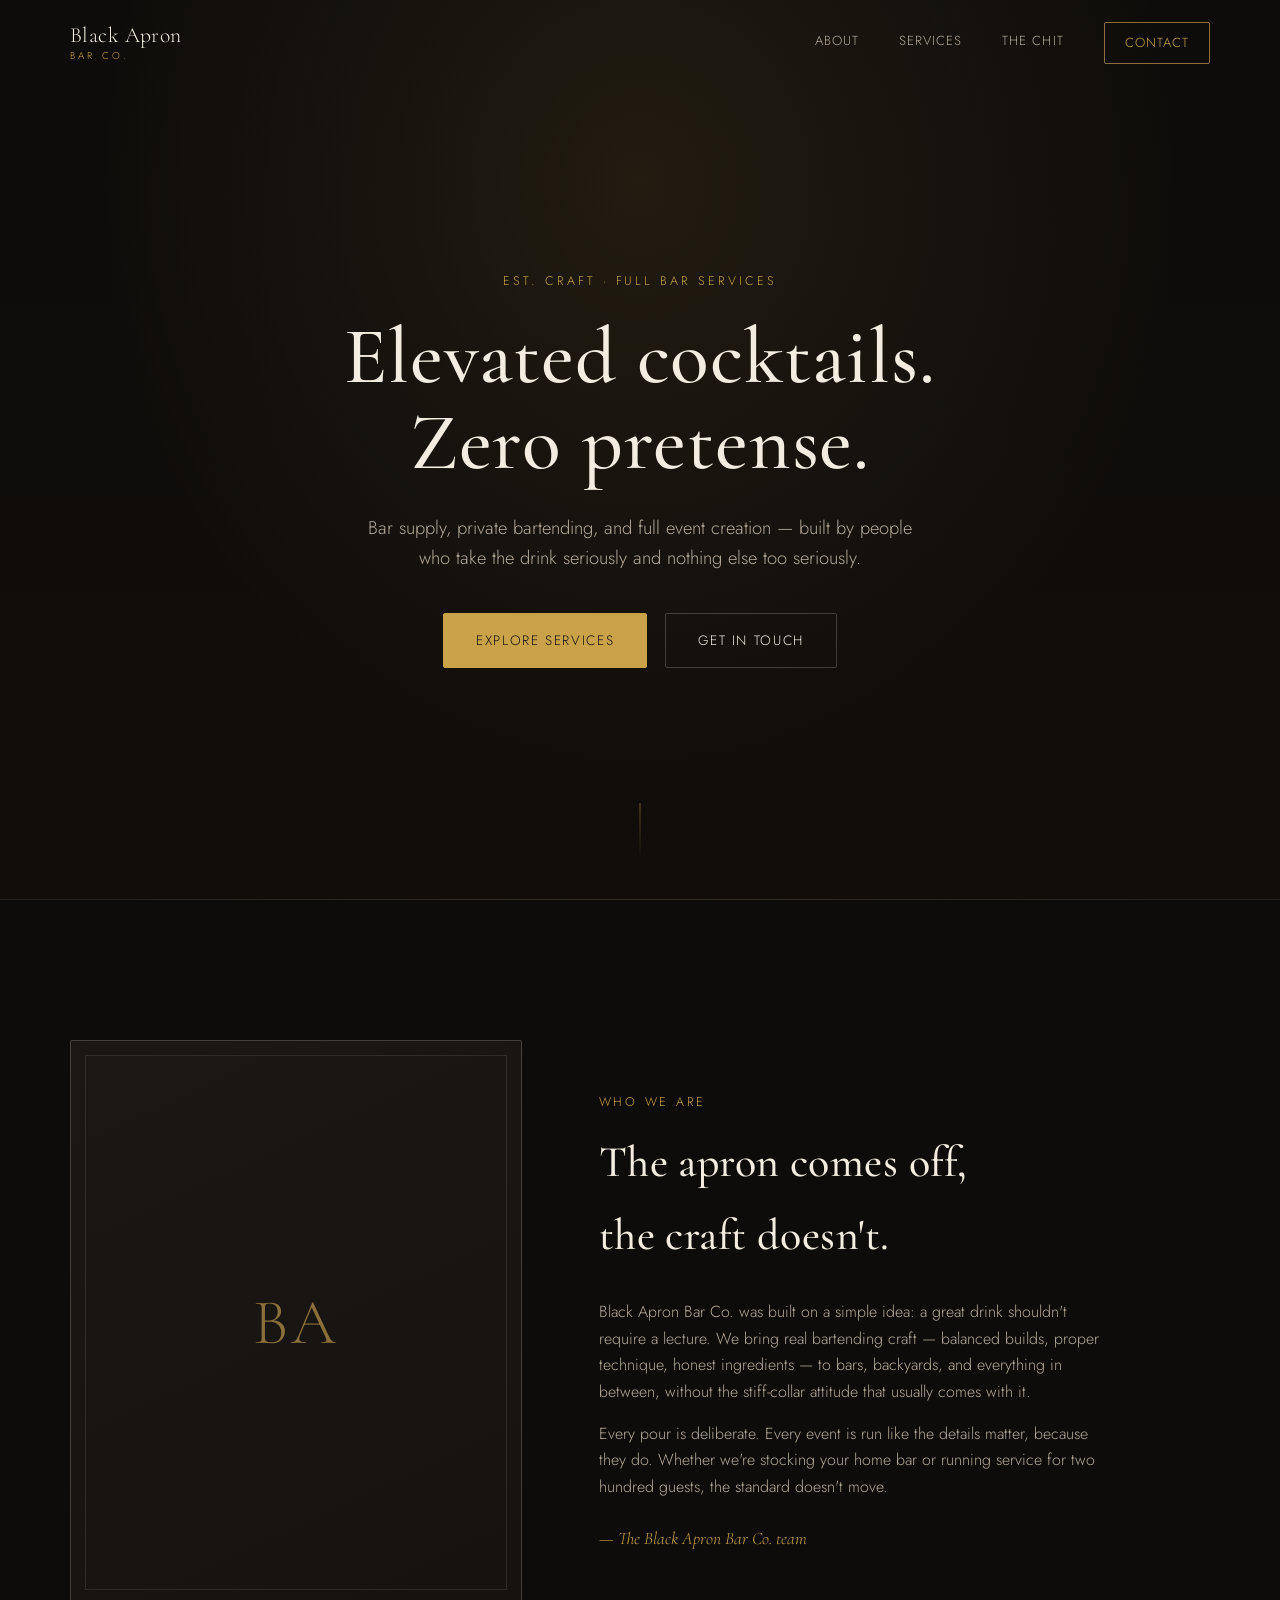
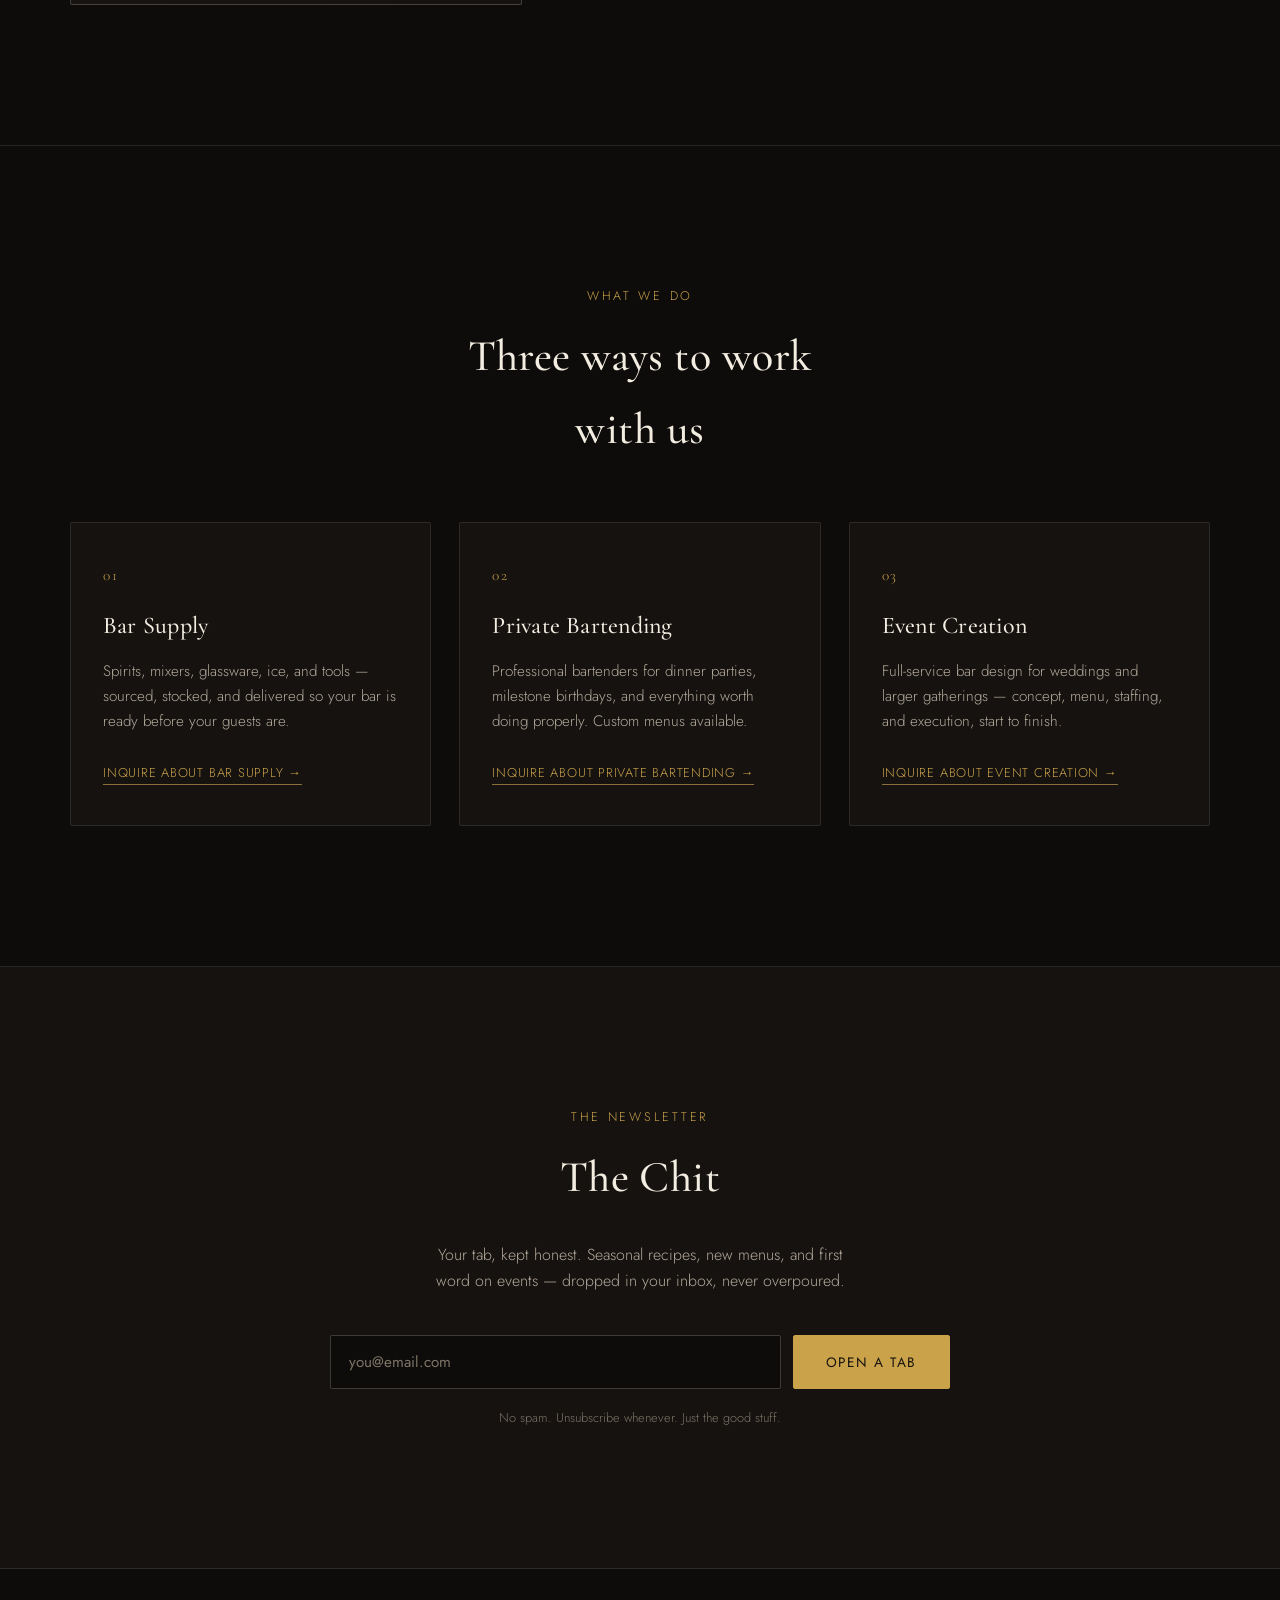
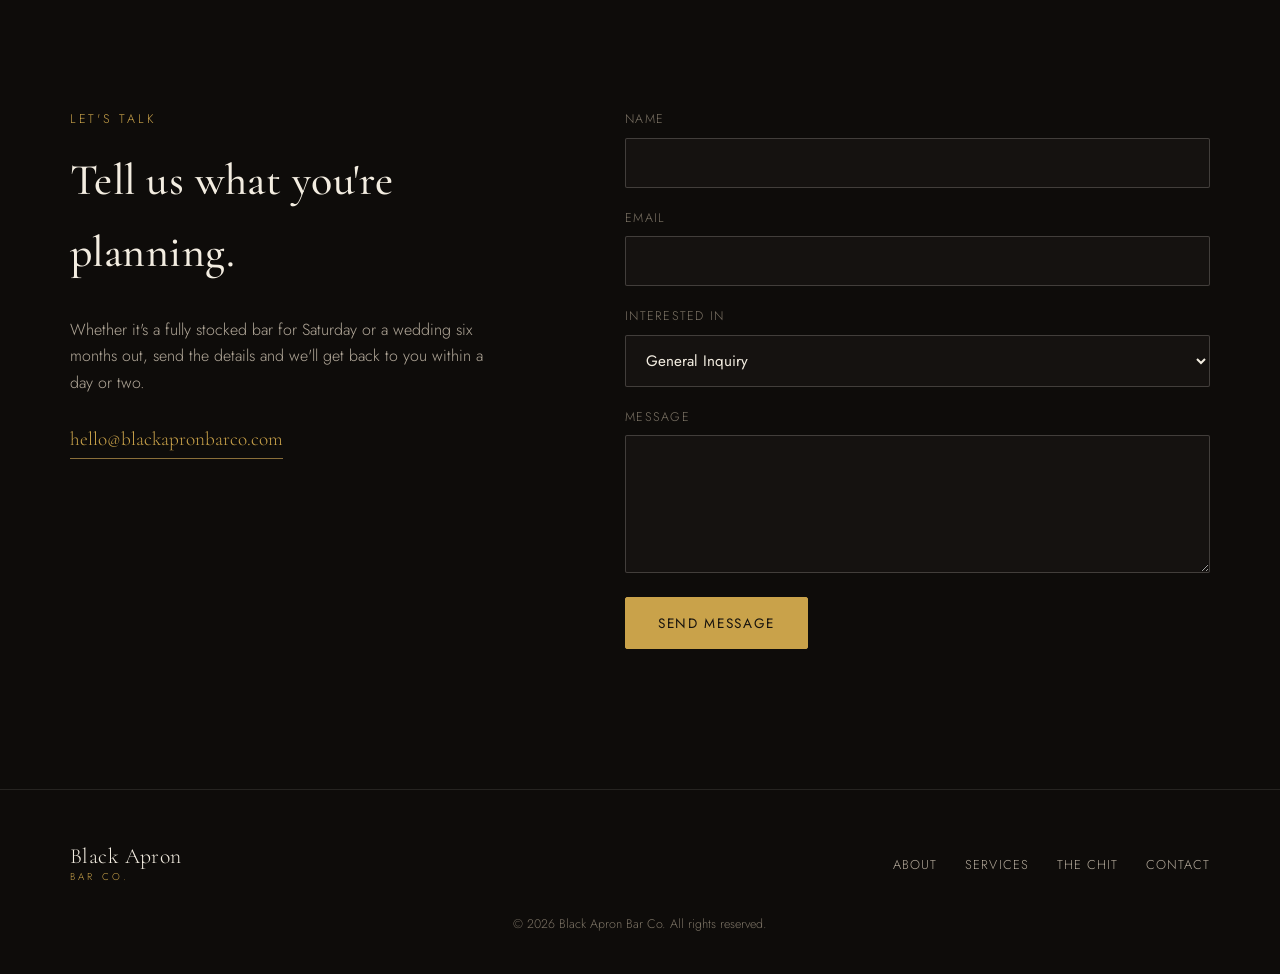
==== index.html @ 0ec7ca90 "Build Black Apron Bar Co. marketing site Static single-page site with About, Services (Bar Supply, P" ====
<!DOCTYPE html>
<html lang="en">
<head>
  <meta charset="UTF-8" />
  <meta name="viewport" content="width=device-width, initial-scale=1.0" />
  <title>Black Apron Bar Co. — Craft Cocktail Bar Services</title>
  <meta name="description" content="Black Apron Bar Co. crafts elevated cocktail experiences — bar supply, private bartending, and full event creation." />

  <link rel="preconnect" href="https://fonts.googleapis.com">
  <link rel="preconnect" href="https://fonts.gstatic.com" crossorigin>
  <link href="https://fonts.googleapis.com/css2?family=Cormorant+Garamond:ital,wght@0,400;0,500;0,600;1,400&family=Jost:wght@300;400;500;600&display=swap" rel="stylesheet">

  <link rel="stylesheet" href="css/style.css" />
  <link rel="icon" href="data:,">
</head>
<body>

  <!-- ===== Nav ===== -->
  <header class="site-header" id="siteHeader">
    <div class="header-inner">
      <a href="#top" class="wordmark">
        <span class="wordmark-main">Black Apron</span>
        <span class="wordmark-sub">Bar Co.</span>
      </a>

      <nav class="site-nav" id="siteNav">
        <a href="#about" class="nav-link">About</a>
        <a href="#services" class="nav-link">Services</a>
        <a href="#chit" class="nav-link">The Chit</a>
        <a href="#contact" class="nav-link nav-link--cta">Contact</a>
      </nav>

      <button class="nav-toggle" id="navToggle" aria-label="Toggle menu" aria-expanded="false">
        <span></span><span></span><span></span>
      </button>
    </div>
  </header>

  <!-- ===== Hero ===== -->
  <section class="hero" id="top">
    <div class="hero-inner">
      <p class="eyebrow">Est. Craft &middot; Full Bar Services</p>
      <h1 class="hero-title">Elevated cocktails.<br>Zero pretense.</h1>
      <p class="hero-sub">Bar supply, private bartending, and full event creation — built by people who take the drink seriously and nothing else too seriously.</p>
      <div class="hero-actions">
        <a href="#services" class="btn btn-primary">Explore Services</a>
        <a href="#contact" class="btn btn-ghost">Get in Touch</a>
      </div>
    </div>
    <a href="#about" class="scroll-cue" aria-label="Scroll to About">
      <span class="scroll-cue-line"></span>
    </a>
  </section>

  <!-- ===== About ===== -->
  <section class="section about" id="about">
    <div class="section-inner about-grid">
      <div class="about-media" aria-hidden="true">
        <div class="about-media-frame">
          <span class="about-media-mark">BA</span>
        </div>
      </div>

      <div class="about-copy fade-up">
        <p class="section-eyebrow">Who We Are</p>
        <h2 class="section-title">The apron comes off, the craft doesn't.</h2>
        <p>
          Black Apron Bar Co. was built on a simple idea: a great drink shouldn't
          require a lecture. We bring real bartending craft — balanced builds,
          proper technique, honest ingredients — to bars, backyards, and everything
          in between, without the stiff-collar attitude that usually comes with it.
        </p>
        <p>
          Every pour is deliberate. Every event is run like the details matter,
          because they do. Whether we're stocking your home bar or running service
          for two hundred guests, the standard doesn't move.
        </p>
        <p class="about-signoff">— The Black Apron Bar Co. team</p>
      </div>
    </div>
  </section>

  <!-- ===== Services ===== -->
  <section class="section services" id="services">
    <div class="section-inner">
      <p class="section-eyebrow center">What We Do</p>
      <h2 class="section-title center">Three ways to work with us</h2>

      <div class="services-grid">
        <article class="service-card fade-up">
          <span class="service-index">01</span>
          <h3 class="service-title">Bar Supply</h3>
          <p class="service-desc">
            Spirits, mixers, glassware, ice, and tools — sourced, stocked, and
            delivered so your bar is ready before your guests are.
          </p>
          <a href="#contact" class="service-link" data-subject="Bar Supply">Inquire about Bar Supply &rarr;</a>
        </article>

        <article class="service-card fade-up">
          <span class="service-index">02</span>
          <h3 class="service-title">Private Bartending</h3>
          <p class="service-desc">
            Professional bartenders for dinner parties, milestone birthdays, and
            everything worth doing properly. Custom menus available.
          </p>
          <a href="#contact" class="service-link" data-subject="Private Bartending">Inquire about Private Bartending &rarr;</a>
        </article>

        <article class="service-card fade-up">
          <span class="service-index">03</span>
          <h3 class="service-title">Event Creation</h3>
          <p class="service-desc">
            Full-service bar design for weddings and larger gatherings — concept,
            menu, staffing, and execution, start to finish.
          </p>
          <a href="#contact" class="service-link" data-subject="Event Creation">Inquire about Event Creation &rarr;</a>
        </article>
      </div>
    </div>
  </section>

  <!-- ===== The Chit ===== -->
  <section class="section chit" id="chit">
    <div class="section-inner chit-inner fade-up">
      <p class="section-eyebrow center">The Newsletter</p>
      <h2 class="section-title center">The Chit</h2>
      <p class="chit-sub">
        Your tab, kept honest. Seasonal recipes, new menus, and first word on
        events — dropped in your inbox, never overpoured.
      </p>

      <form class="chit-form" name="the-chit" method="POST" data-netlify="true" netlify-honeypot="chit-hp">
        <input type="hidden" name="form-name" value="the-chit" />
        <div class="hp-field">
          <label for="chit-hp">Leave this field empty</label>
          <input type="text" id="chit-hp" name="chit-hp" tabindex="-1" autocomplete="off" />
        </div>

        <label for="chit-email" class="sr-only">Email address</label>
        <input
          type="email"
          id="chit-email"
          name="email"
          class="chit-input"
          placeholder="you@email.com"
          required
        />
        <button type="submit" class="btn btn-primary chit-submit">Open a Tab</button>
      </form>
      <p class="chit-fine">No spam. Unsubscribe whenever. Just the good stuff.</p>
    </div>
  </section>

  <!-- ===== Contact ===== -->
  <section class="section contact" id="contact">
    <div class="section-inner contact-grid">
      <div class="contact-copy fade-up">
        <p class="section-eyebrow">Let's Talk</p>
        <h2 class="section-title">Tell us what you're planning.</h2>
        <p>
          Whether it's a fully stocked bar for Saturday or a wedding six months
          out, send the details and we'll get back to you within a day or two.
        </p>
        <div class="contact-details">
          <a href="mailto:hello@blackapronbarco.com" class="contact-detail">hello@blackapronbarco.com</a>
        </div>
      </div>

      <form class="contact-form fade-up" name="contact" method="POST" data-netlify="true" netlify-honeypot="contact-hp">
        <input type="hidden" name="form-name" value="contact" />
        <div class="hp-field">
          <label for="contact-hp">Leave this field empty</label>
          <input type="text" id="contact-hp" name="contact-hp" tabindex="-1" autocomplete="off" />
        </div>

        <div class="form-row">
          <label for="name">Name</label>
          <input type="text" id="name" name="name" required />
        </div>

        <div class="form-row">
          <label for="email">Email</label>
          <input type="email" id="email" name="email" required />
        </div>

        <div class="form-row">
          <label for="subject">Interested In</label>
          <select id="subject" name="subject">
            <option value="General Inquiry">General Inquiry</option>
            <option value="Bar Supply">Bar Supply</option>
            <option value="Private Bartending">Private Bartending</option>
            <option value="Event Creation">Event Creation</option>
          </select>
        </div>

        <div class="form-row">
          <label for="message">Message</label>
          <textarea id="message" name="message" rows="5" required></textarea>
        </div>

        <button type="submit" class="btn btn-primary">Send Message</button>
      </form>
    </div>
  </section>

  <!-- ===== Footer ===== -->
  <footer class="site-footer">
    <div class="footer-inner">
      <div class="wordmark footer-wordmark">
        <span class="wordmark-main">Black Apron</span>
        <span class="wordmark-sub">Bar Co.</span>
      </div>
      <nav class="footer-nav">
        <a href="#about">About</a>
        <a href="#services">Services</a>
        <a href="#chit">The Chit</a>
        <a href="#contact">Contact</a>
      </nav>
      <p class="footer-copy">&copy; <span id="year"></span> Black Apron Bar Co. All rights reserved.</p>
    </div>
  </footer>

  <script src="js/main.js"></script>
</body>
</html>
---- css/style.css ----
/* ===================================================
   Black Apron Bar Co. — Base
=================================================== */

:root {
  --bg: #0e0c0a;
  --bg-alt: #151210;
  --bg-raised: #1b1714;
  --line: rgba(244, 239, 230, 0.10);
  --line-strong: rgba(244, 239, 230, 0.20);

  --text: #f3ede1;
  --text-dim: #b3a99a;
  --text-faint: #7d7466;

  --brass: #c9a24a;
  --brass-bright: #e0bd6a;
  --brass-dim: #8a6f3a;

  --serif: "Cormorant Garamond", Georgia, serif;
  --sans: "Jost", "Helvetica Neue", Arial, sans-serif;

  --max: 1140px;
  --pad: clamp(20px, 5vw, 64px);
}

* { box-sizing: border-box; }

html {
  scroll-behavior: smooth;
}

body {
  margin: 0;
  background: var(--bg);
  color: var(--text);
  font-family: var(--sans);
  font-weight: 300;
  line-height: 1.65;
  -webkit-font-smoothing: antialiased;
}

h1, h2, h3 {
  font-family: var(--serif);
  font-weight: 500;
  color: var(--text);
  margin: 0;
  letter-spacing: 0.01em;
}

p { margin: 0 0 1em; color: var(--text-dim); }
p:last-child { margin-bottom: 0; }

a { color: inherit; text-decoration: none; }

img { max-width: 100%; display: block; }

.sr-only {
  position: absolute;
  width: 1px; height: 1px;
  padding: 0; margin: -1px;
  overflow: hidden;
  clip: rect(0,0,0,0);
  white-space: nowrap; border: 0;
}

/* ===================================================
   Layout helpers
=================================================== */

.section {
  padding: clamp(72px, 12vw, 140px) var(--pad);
  border-bottom: 1px solid var(--line);
}

.section-inner {
  max-width: var(--max);
  margin: 0 auto;
}

.section-eyebrow {
  font-family: var(--sans);
  font-size: 0.78rem;
  letter-spacing: 0.22em;
  text-transform: uppercase;
  color: var(--brass);
  margin: 0 0 14px;
}
.section-eyebrow.center { text-align: center; }

.section-title {
  font-size: clamp(1.9rem, 4vw, 2.75rem);
  margin-bottom: 28px;
  max-width: 20ch;
}
.section-title.center { text-align: center; margin-left: auto; margin-right: auto; }

/* fade-up reveal */
.fade-up {
  opacity: 0;
  transform: translateY(18px);
  transition: opacity 0.8s ease, transform 0.8s ease;
}
.fade-up.is-visible {
  opacity: 1;
  transform: translateY(0);
}

/* ===================================================
   Buttons
=================================================== */

.btn {
  display: inline-block;
  padding: 15px 32px;
  font-family: var(--sans);
  font-size: 0.85rem;
  letter-spacing: 0.12em;
  text-transform: uppercase;
  border: 1px solid transparent;
  border-radius: 2px;
  cursor: pointer;
  transition: all 0.25s ease;
}

.btn-primary {
  background: var(--brass);
  color: #17130d;
  border-color: var(--brass);
}
.btn-primary:hover {
  background: var(--brass-bright);
  border-color: var(--brass-bright);
}

.btn-ghost {
  background: transparent;
  color: var(--text);
  border-color: var(--line-strong);
}
.btn-ghost:hover {
  border-color: var(--brass);
  color: var(--brass-bright);
}

/* ===================================================
   Header / Nav
=================================================== */

.site-header {
  position: fixed;
  top: 0; left: 0; right: 0;
  z-index: 100;
  padding: 22px var(--pad);
  display: flex;
  background: transparent;
  border-bottom: 1px solid transparent;
  transition: background 0.35s ease, border-color 0.35s ease, padding 0.35s ease;
}

.site-header.scrolled {
  background: rgba(14, 12, 10, 0.92);
  backdrop-filter: blur(8px);
  border-bottom-color: var(--line);
  padding-top: 14px;
  padding-bottom: 14px;
}

.header-inner {
  width: 100%;
  max-width: var(--max);
  margin: 0 auto;
  display: flex;
  align-items: center;
  justify-content: space-between;
}

.wordmark {
  display: flex;
  flex-direction: column;
  line-height: 1;
}
.wordmark-main {
  font-family: var(--serif);
  font-size: 1.35rem;
  letter-spacing: 0.02em;
  color: var(--text);
}
.wordmark-sub {
  font-family: var(--sans);
  font-size: 0.62rem;
  letter-spacing: 0.32em;
  text-transform: uppercase;
  color: var(--brass);
  margin-top: 4px;
}

.site-nav {
  display: flex;
  align-items: center;
  gap: 40px;
}

.nav-link {
  font-size: 0.82rem;
  letter-spacing: 0.08em;
  text-transform: uppercase;
  color: var(--text-dim);
  position: relative;
  padding-bottom: 4px;
  transition: color 0.25s ease;
}
.nav-link::after {
  content: "";
  position: absolute;
  left: 0; bottom: 0;
  width: 0;
  height: 1px;
  background: var(--brass);
  transition: width 0.25s ease;
}
.nav-link:hover { color: var(--text); }
.nav-link:hover::after { width: 100%; }

.nav-link--cta {
  color: var(--brass);
  border: 1px solid var(--brass-dim);
  padding: 9px 20px;
  border-radius: 2px;
}
.nav-link--cta::after { display: none; }
.nav-link--cta:hover {
  background: var(--brass);
  color: #17130d;
}

.nav-toggle {
  display: none;
  flex-direction: column;
  justify-content: center;
  gap: 5px;
  width: 32px; height: 32px;
  background: none;
  border: none;
  cursor: pointer;
  padding: 0;
}
.nav-toggle span {
  display: block;
  width: 100%;
  height: 1px;
  background: var(--text);
  transition: transform 0.25s ease, opacity 0.25s ease;
}
.nav-toggle[aria-expanded="true"] span:nth-child(1) { transform: translateY(6px) rotate(45deg); }
.nav-toggle[aria-expanded="true"] span:nth-child(2) { opacity: 0; }
.nav-toggle[aria-expanded="true"] span:nth-child(3) { transform: translateY(-6px) rotate(-45deg); }

/* ===================================================
   Hero
=================================================== */

.hero {
  min-height: 100vh;
  display: flex;
  align-items: center;
  justify-content: center;
  position: relative;
  padding: 120px var(--pad) 80px;
  background:
    radial-gradient(ellipse at 50% 20%, rgba(201, 162, 74, 0.10), transparent 60%),
    linear-gradient(180deg, #0e0c0a 0%, #100d0b 100%);
  border-bottom: 1px solid var(--line);
  text-align: center;
}

.hero-inner {
  max-width: 780px;
}

.eyebrow {
  font-size: 0.78rem;
  letter-spacing: 0.24em;
  text-transform: uppercase;
  color: var(--brass);
  margin: 0 0 22px;
}

.hero-title {
  font-size: clamp(2.6rem, 7vw, 5rem);
  line-height: 1.08;
  margin-bottom: 26px;
}

.hero-sub {
  font-size: clamp(1rem, 1.6vw, 1.15rem);
  color: var(--text-dim);
  max-width: 52ch;
  margin: 0 auto 40px;
}

.hero-actions {
  display: flex;
  gap: 18px;
  justify-content: center;
  flex-wrap: wrap;
}

.scroll-cue {
  position: absolute;
  bottom: 40px;
  left: 50%;
  transform: translateX(-50%);
  width: 1px;
  height: 56px;
  overflow: hidden;
}
.scroll-cue-line {
  display: block;
  width: 1px;
  height: 100%;
  background: linear-gradient(180deg, var(--brass), transparent);
  animation: scrollCue 2.2s ease-in-out infinite;
  transform-origin: top;
}
@keyframes scrollCue {
  0% { transform: scaleY(0); opacity: 0; }
  40% { transform: scaleY(1); opacity: 1; }
  100% { transform: scaleY(1); opacity: 0; }
}

/* ===================================================
   About
=================================================== */

.about-grid {
  display: grid;
  grid-template-columns: 0.85fr 1.15fr;
  gap: clamp(40px, 6vw, 90px);
  align-items: center;
}

.about-media-frame {
  aspect-ratio: 4 / 5;
  border: 1px solid var(--line-strong);
  border-radius: 2px;
  background: linear-gradient(155deg, var(--bg-raised), var(--bg-alt));
  display: flex;
  align-items: center;
  justify-content: center;
  position: relative;
}
.about-media-frame::before {
  content: "";
  position: absolute;
  inset: 14px;
  border: 1px solid var(--line);
}
.about-media-mark {
  font-family: var(--serif);
  font-size: 4rem;
  color: var(--brass-dim);
  letter-spacing: 0.05em;
}

.about-copy p { max-width: 56ch; }
.about-signoff {
  color: var(--brass);
  font-family: var(--serif);
  font-style: italic;
  font-size: 1.1rem;
  margin-top: 24px !important;
}

/* ===================================================
   Services
=================================================== */

.services-grid {
  display: grid;
  grid-template-columns: repeat(3, 1fr);
  gap: 28px;
  margin-top: 56px;
}

.service-card {
  background: var(--bg-alt);
  border: 1px solid var(--line);
  border-radius: 2px;
  padding: 40px 32px;
  transition: border-color 0.3s ease, transform 0.3s ease;
}
.service-card:hover {
  border-color: var(--brass-dim);
  transform: translateY(-4px);
}

.service-index {
  display: block;
  font-family: var(--serif);
  font-size: 0.95rem;
  color: var(--brass);
  margin-bottom: 18px;
  letter-spacing: 0.1em;
}

.service-title {
  font-size: 1.5rem;
  margin-bottom: 14px;
}

.service-desc {
  font-size: 0.95rem;
  margin-bottom: 24px;
}

.service-link {
  font-size: 0.8rem;
  letter-spacing: 0.06em;
  text-transform: uppercase;
  color: var(--brass);
  border-bottom: 1px solid var(--brass-dim);
  padding-bottom: 2px;
  transition: color 0.25s ease, border-color 0.25s ease;
}
.service-link:hover {
  color: var(--brass-bright);
  border-color: var(--brass-bright);
}

/* ===================================================
   The Chit
=================================================== */

.chit {
  background: var(--bg-alt);
  text-align: center;
}

.chit-inner { max-width: 620px; margin: 0 auto; }

.chit-sub {
  max-width: 48ch;
  margin: 0 auto 40px;
}

.chit-form {
  display: flex;
  gap: 12px;
  flex-wrap: wrap;
  justify-content: center;
}

.chit-input {
  flex: 1 1 280px;
  min-width: 0;
  padding: 15px 18px;
  background: var(--bg);
  border: 1px solid var(--line-strong);
  border-radius: 2px;
  color: var(--text);
  font-family: var(--sans);
  font-size: 0.95rem;
}
.chit-input:focus {
  outline: none;
  border-color: var(--brass);
}
.chit-input::placeholder { color: var(--text-faint); }

.chit-submit { flex: 0 0 auto; }

.chit-fine {
  margin-top: 18px;
  font-size: 0.8rem;
  color: var(--text-faint);
}

.hp-field {
  position: absolute;
  left: -9999px;
  width: 1px; height: 1px;
  overflow: hidden;
}

/* ===================================================
   Contact
=================================================== */

.contact-grid {
  display: grid;
  grid-template-columns: 0.9fr 1.1fr;
  gap: clamp(40px, 6vw, 90px);
}

.contact-copy p { max-width: 46ch; }

.contact-details { margin-top: 28px; }
.contact-detail {
  display: inline-block;
  font-family: var(--serif);
  font-size: 1.2rem;
  color: var(--brass);
  border-bottom: 1px solid var(--brass-dim);
  padding-bottom: 2px;
}
.contact-detail:hover { color: var(--brass-bright); border-color: var(--brass-bright); }

.contact-form {
  display: flex;
  flex-direction: column;
  gap: 20px;
}

.form-row { display: flex; flex-direction: column; gap: 8px; }

.form-row label {
  font-size: 0.78rem;
  letter-spacing: 0.1em;
  text-transform: uppercase;
  color: var(--text-faint);
}

.form-row input,
.form-row select,
.form-row textarea {
  background: var(--bg-alt);
  border: 1px solid var(--line-strong);
  border-radius: 2px;
  padding: 13px 16px;
  color: var(--text);
  font-family: var(--sans);
  font-size: 0.95rem;
  resize: vertical;
}
.form-row input:focus,
.form-row select:focus,
.form-row textarea:focus {
  outline: none;
  border-color: var(--brass);
}

.contact-form .btn { align-self: flex-start; margin-top: 4px; }

/* ===================================================
   Footer
=================================================== */

.site-footer {
  padding: 56px var(--pad) 40px;
  background: var(--bg);
}

.footer-inner {
  max-width: var(--max);
  margin: 0 auto;
  display: flex;
  flex-wrap: wrap;
  align-items: center;
  justify-content: space-between;
  gap: 24px;
}

.footer-wordmark { line-height: 1; }

.footer-nav {
  display: flex;
  gap: 28px;
}
.footer-nav a {
  font-size: 0.8rem;
  letter-spacing: 0.08em;
  text-transform: uppercase;
  color: var(--text-dim);
}
.footer-nav a:hover { color: var(--brass); }

.footer-copy {
  width: 100%;
  text-align: center;
  font-size: 0.78rem;
  color: var(--text-faint);
  margin-top: 8px;
}

/* ===================================================
   Responsive
=================================================== */

@media (max-width: 860px) {
  .about-grid,
  .contact-grid {
    grid-template-columns: 1fr;
  }
  .about-media { order: -1; max-width: 260px; margin: 0 auto; }

  .services-grid {
    grid-template-columns: 1fr;
  }
}

@media (max-width: 720px) {
  .site-nav {
    position: fixed;
    top: 0; right: 0;
    height: 100vh;
    width: min(78vw, 320px);
    background: var(--bg-alt);
    border-left: 1px solid var(--line);
    flex-direction: column;
    align-items: flex-start;
    justify-content: center;
    gap: 30px;
    padding: 40px;
    transform: translateX(100%);
    transition: transform 0.35s ease;
  }
  .site-nav.open { transform: translateX(0); }
  .nav-toggle { display: flex; }

  .footer-inner { justify-content: center; text-align: center; }
  .footer-nav { justify-content: center; flex-wrap: wrap; }
}
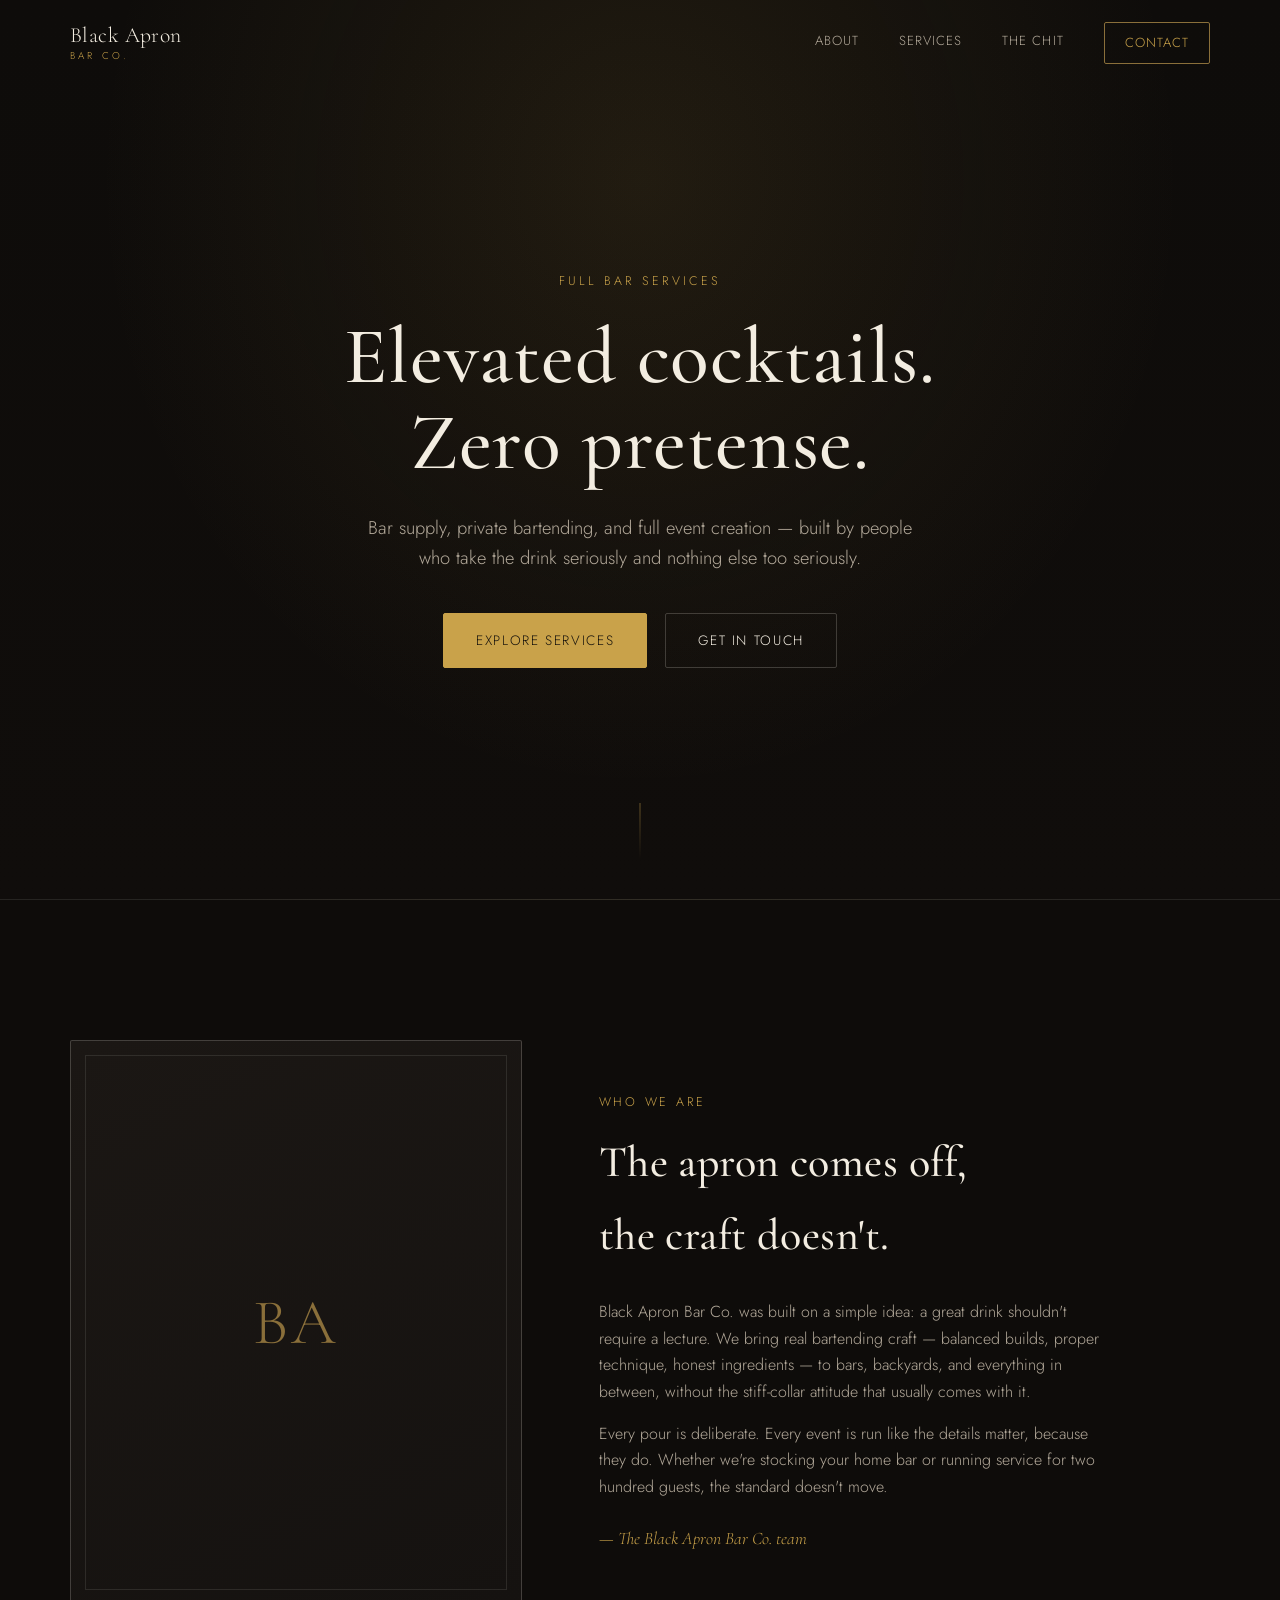
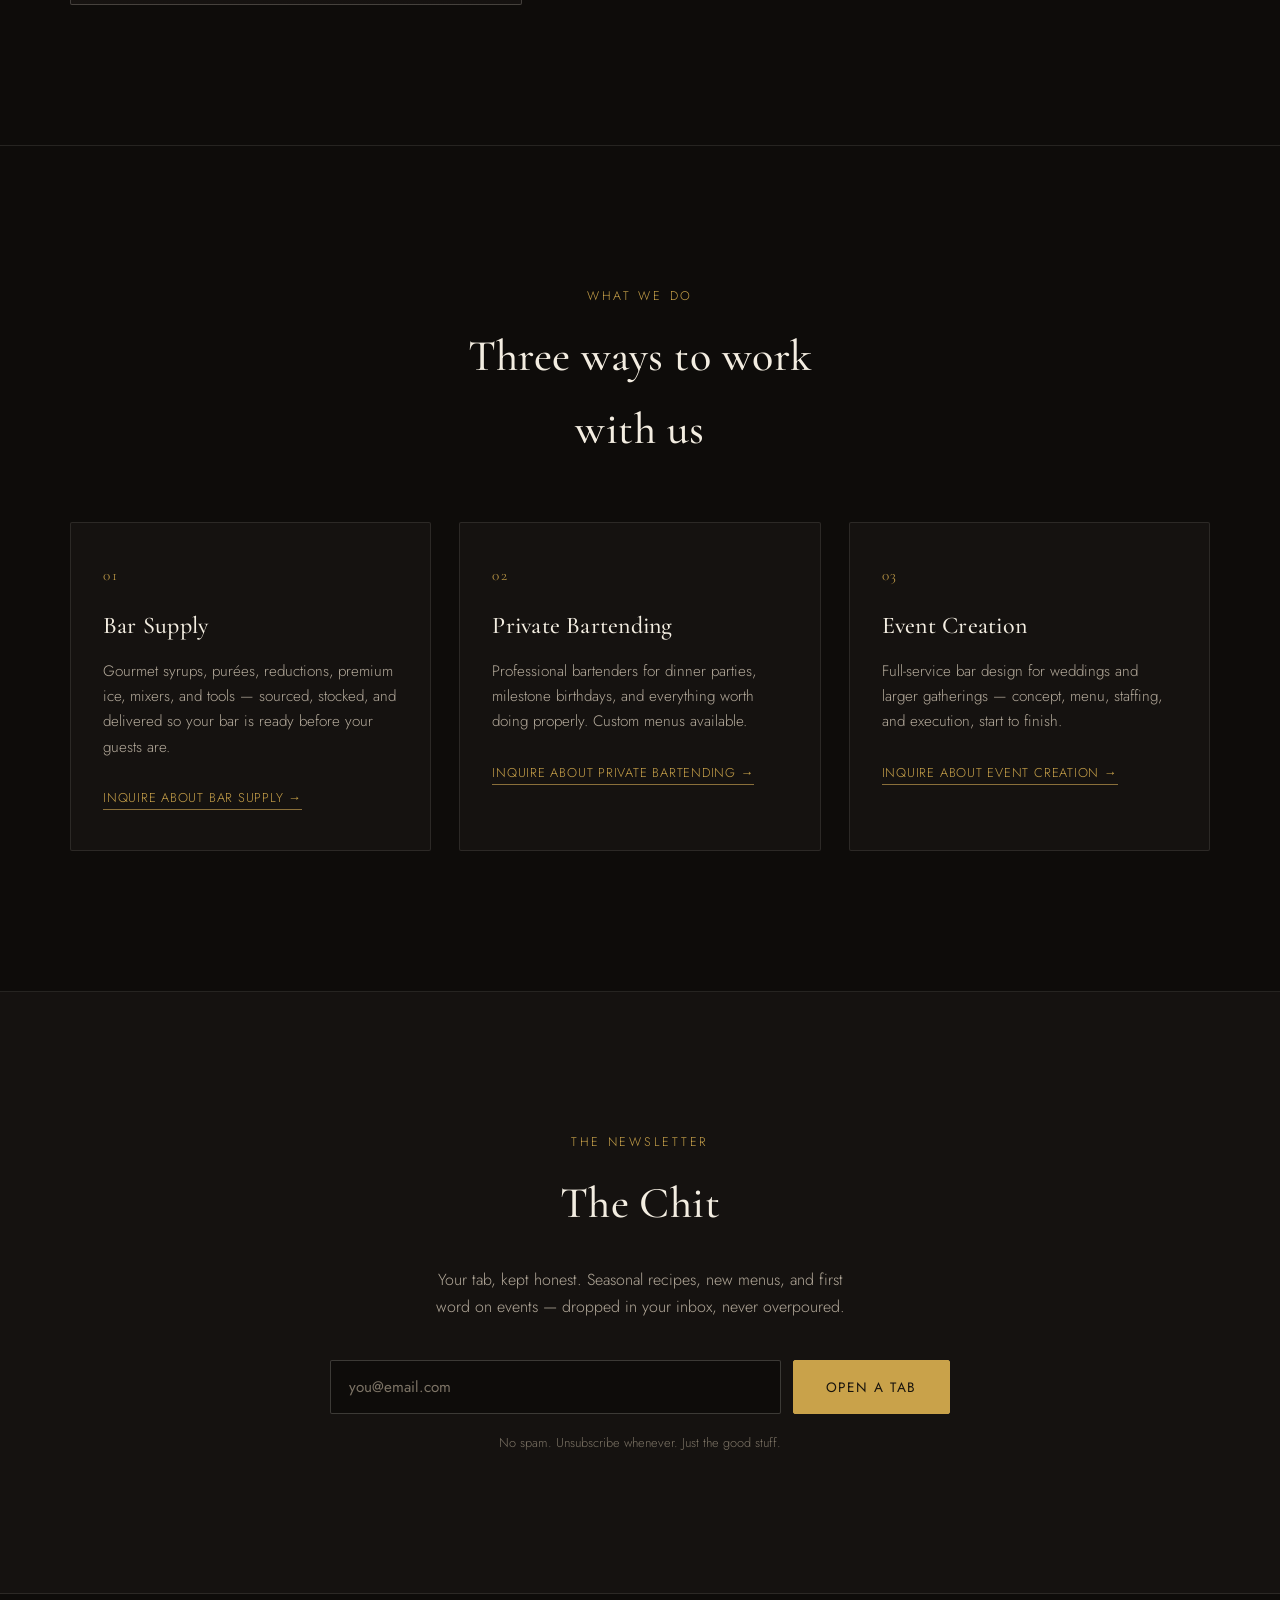
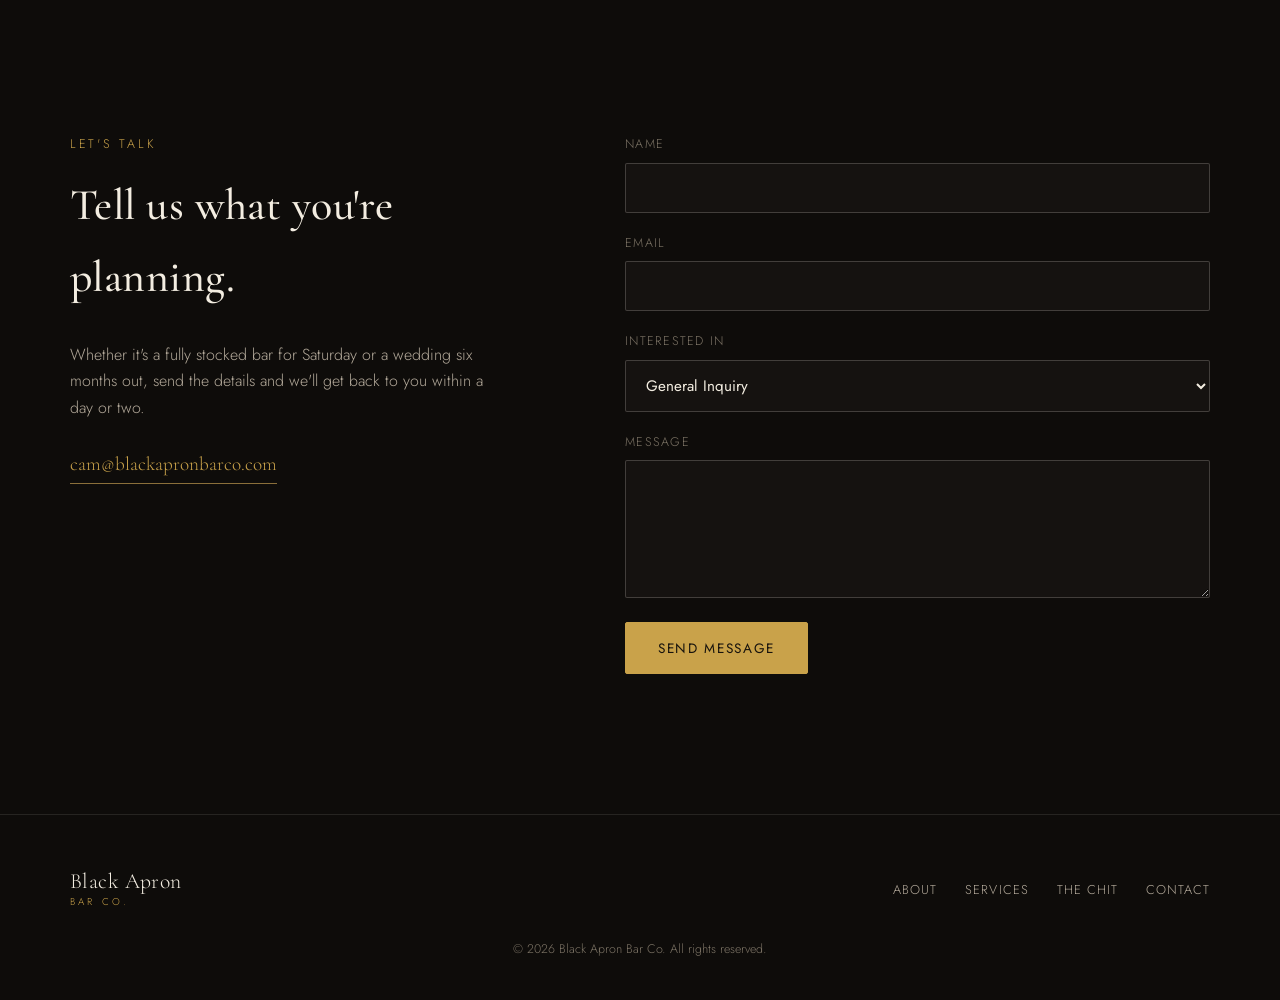
==== commit 78dacf77: "Update hero eyebrow, Bar Supply copy, and contact email Drop the "Est. Craft" line from the hero eye" ====
--- a/index.html
+++ b/index.html
@@ -39,7 +39,7 @@
   <!-- ===== Hero ===== -->
   <section class="hero" id="top">
     <div class="hero-inner">
-      <p class="eyebrow">Est. Craft &middot; Full Bar Services</p>
+      <p class="eyebrow">Full Bar Services</p>
       <h1 class="hero-title">Elevated cocktails.<br>Zero pretense.</h1>
       <p class="hero-sub">Bar supply, private bartending, and full event creation — built by people who take the drink seriously and nothing else too seriously.</p>
       <div class="hero-actions">
@@ -91,8 +91,9 @@
           <span class="service-index">01</span>
           <h3 class="service-title">Bar Supply</h3>
           <p class="service-desc">
-            Spirits, mixers, glassware, ice, and tools — sourced, stocked, and
-            delivered so your bar is ready before your guests are.
+            Gourmet syrups, purées, reductions, premium ice, mixers, and
+            tools — sourced, stocked, and delivered so your bar is ready
+            before your guests are.
           </p>
           <a href="#contact" class="service-link" data-subject="Bar Supply">Inquire about Bar Supply &rarr;</a>
         </article>
@@ -163,7 +164,7 @@
           out, send the details and we'll get back to you within a day or two.
         </p>
         <div class="contact-details">
-          <a href="mailto:hello@blackapronbarco.com" class="contact-detail">hello@blackapronbarco.com</a>
+          <a href="mailto:cam@blackapronbarco.com" class="contact-detail">cam@blackapronbarco.com</a>
         </div>
       </div>
 
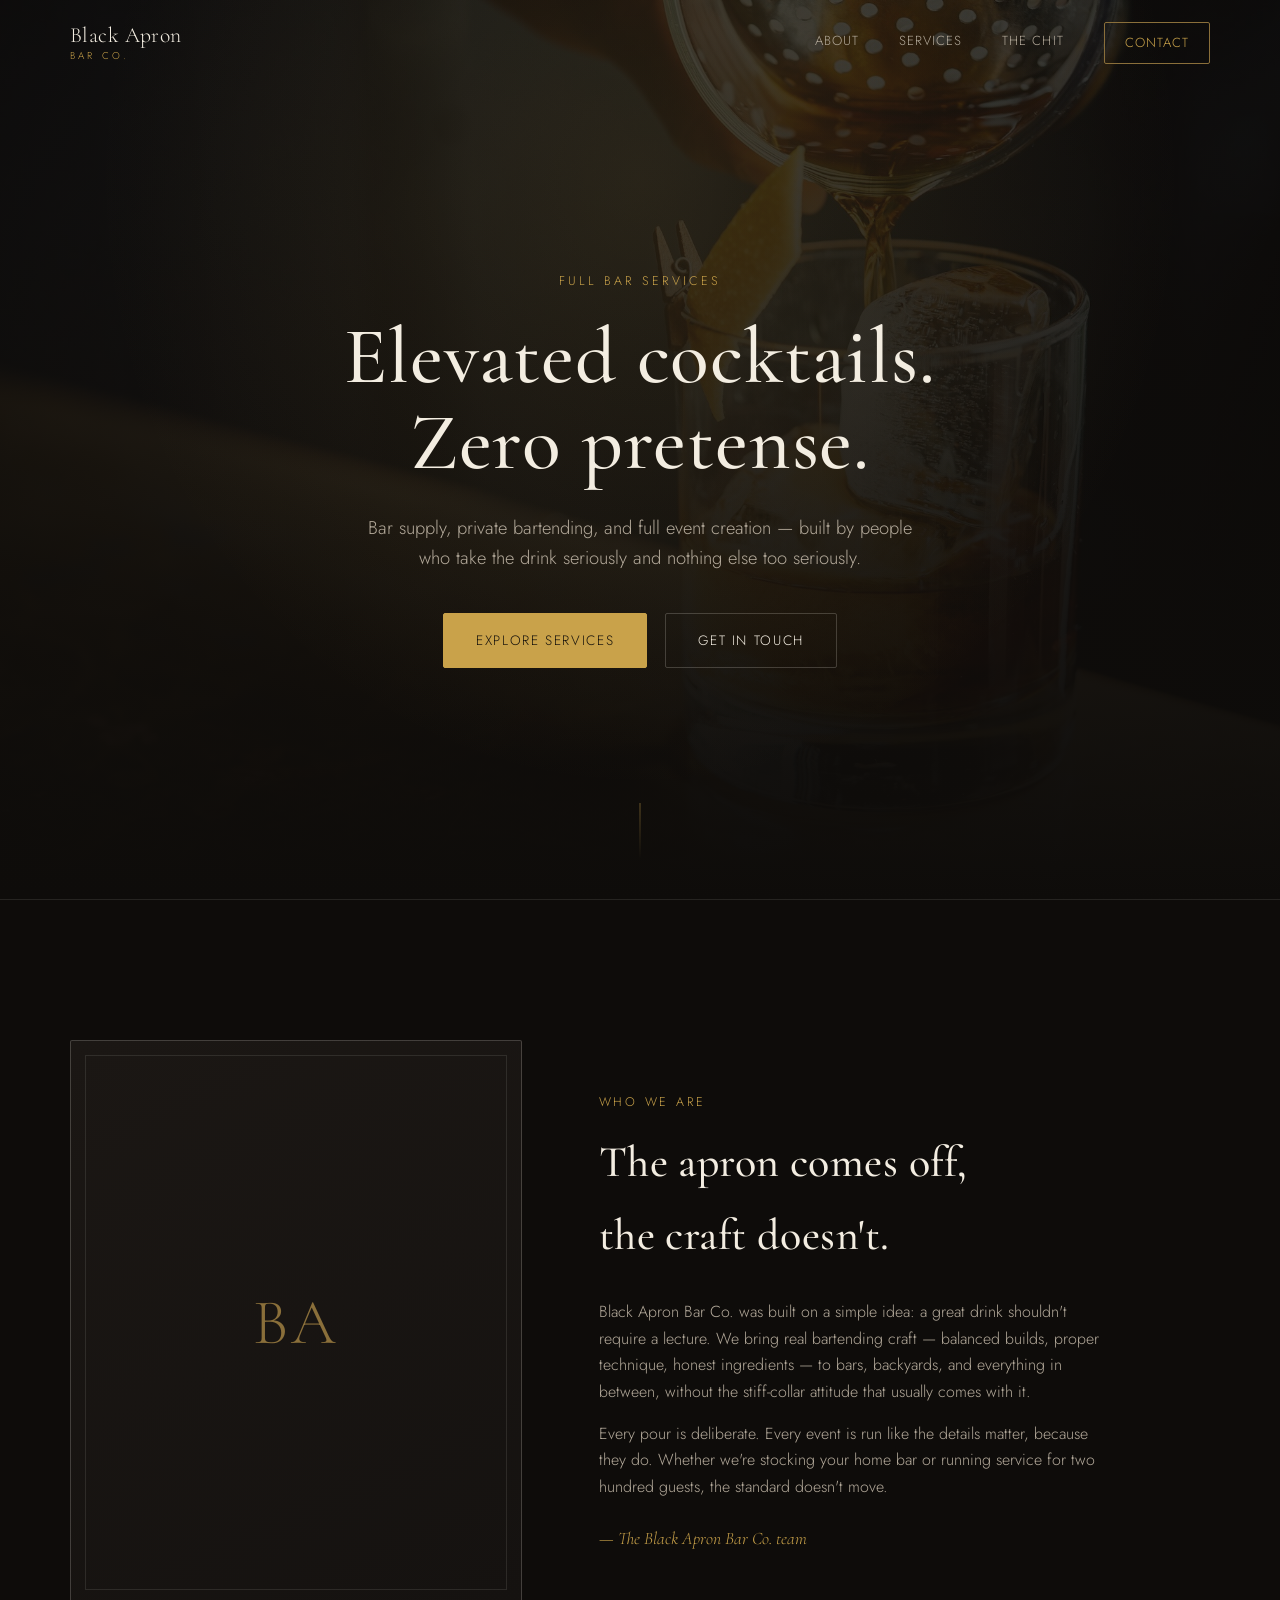
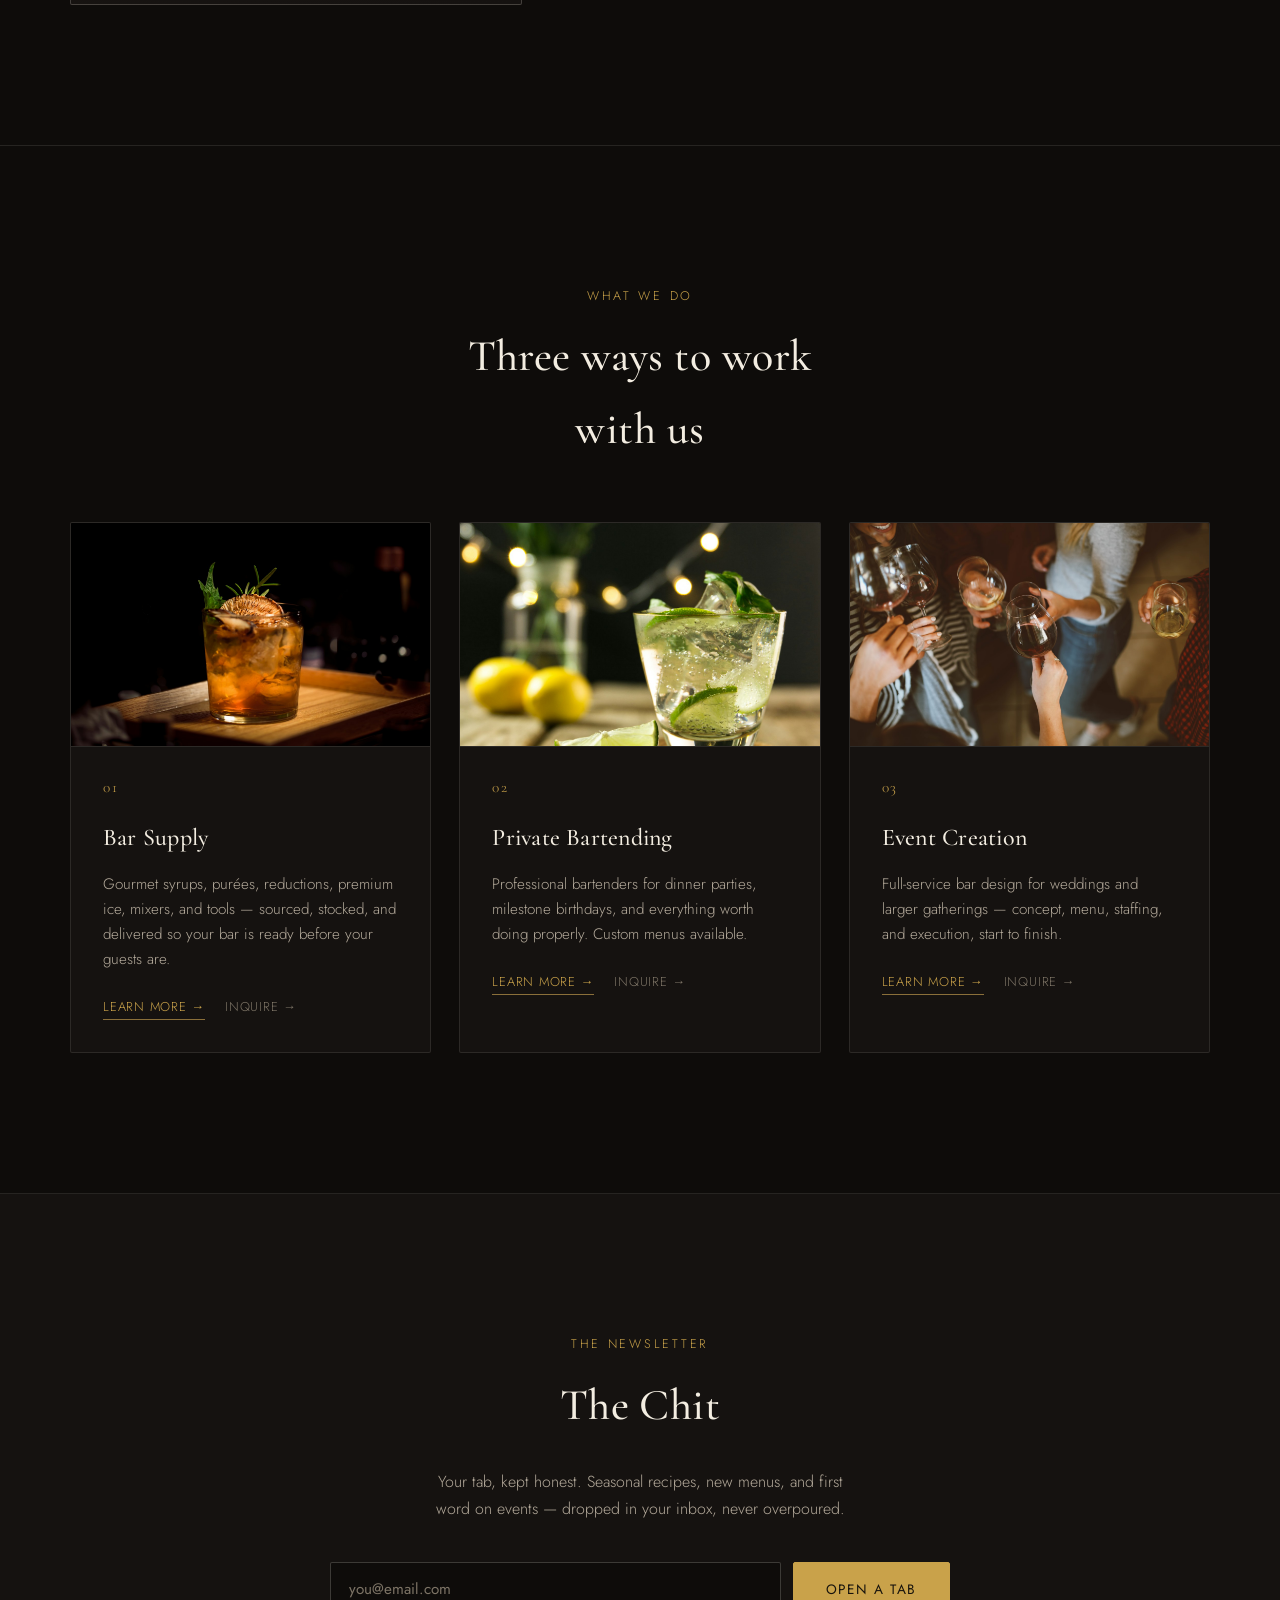
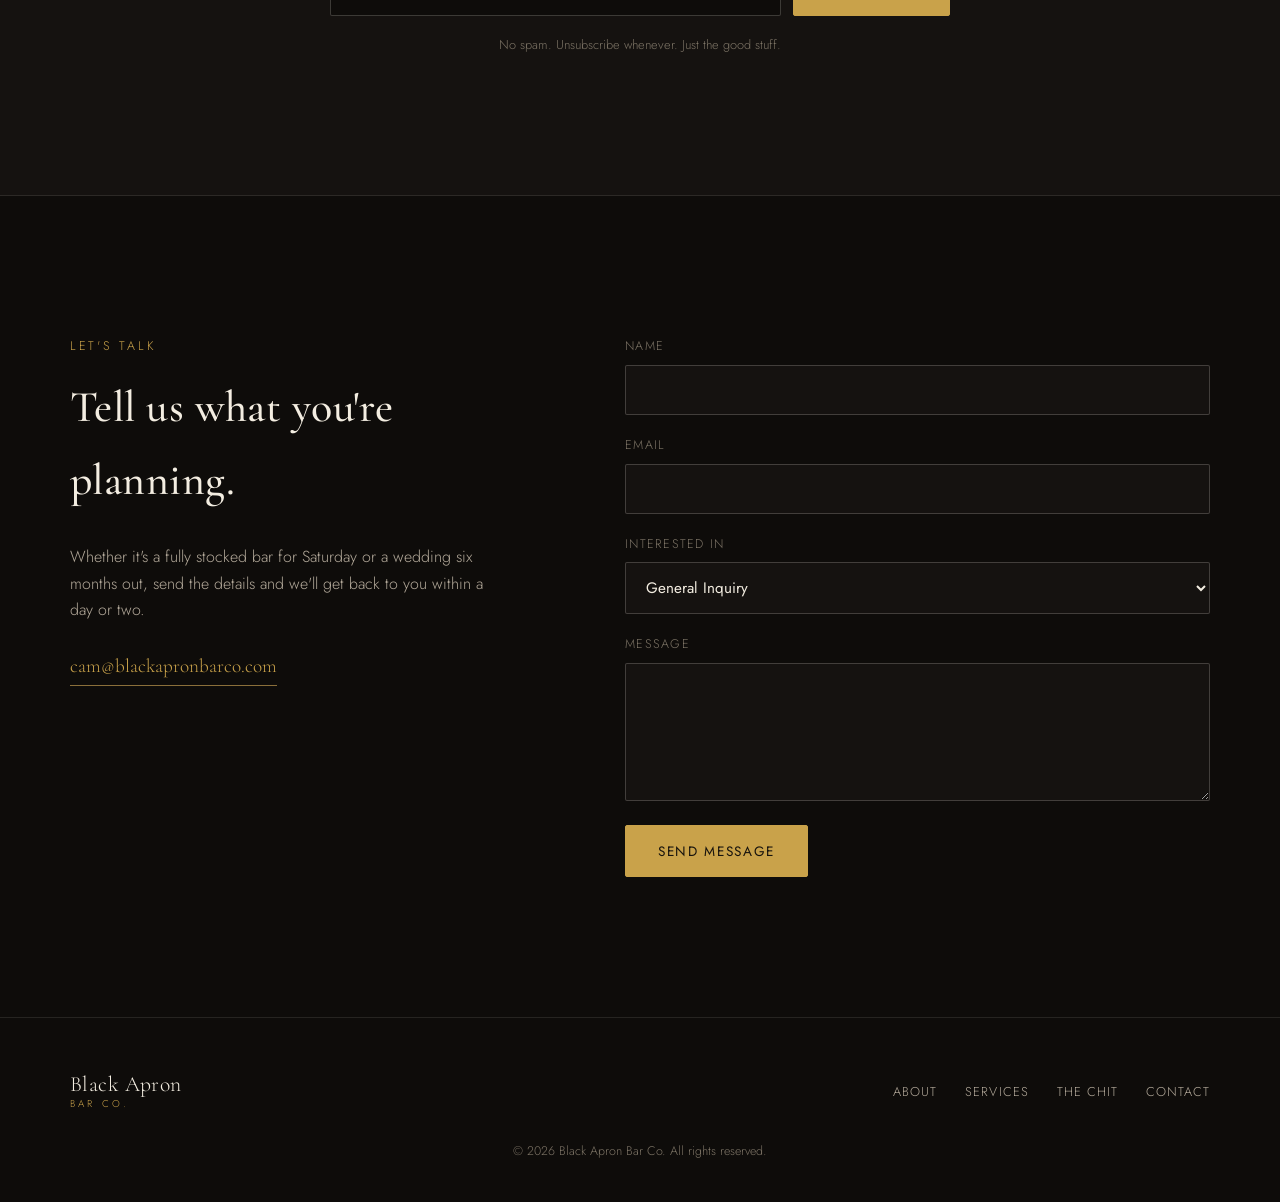
==== commit 114c8272: "Add service detail pages and hero/service photography Give each of the three services its own page (" ====
--- a/index.html
+++ b/index.html
@@ -38,6 +38,7 @@
 
   <!-- ===== Hero ===== -->
   <section class="hero" id="top">
+    <img src="images/hero-cocktail.jpg" alt="Bartender straining a craft old fashioned over ice at a dimly lit bar" class="hero-bg" width="1920" height="1283" loading="eager" />
     <div class="hero-inner">
       <p class="eyebrow">Full Bar Services</p>
       <h1 class="hero-title">Elevated cocktails.<br>Zero pretense.</h1>
@@ -88,6 +89,9 @@
 
       <div class="services-grid">
         <article class="service-card fade-up">
+          <div class="service-media">
+            <img src="images/bar-supply.jpg" alt="Garnished craft cocktail with dried citrus wheel and fresh herbs" width="1400" height="900" loading="lazy" />
+          </div>
           <span class="service-index">01</span>
           <h3 class="service-title">Bar Supply</h3>
           <p class="service-desc">
@@ -95,27 +99,42 @@
             tools — sourced, stocked, and delivered so your bar is ready
             before your guests are.
           </p>
-          <a href="#contact" class="service-link" data-subject="Bar Supply">Inquire about Bar Supply &rarr;</a>
+          <div class="service-card-links">
+            <a href="bar-supply.html" class="service-link">Learn More &rarr;</a>
+            <a href="#contact" class="service-link service-link--quiet" data-subject="Bar Supply">Inquire &rarr;</a>
+          </div>
         </article>
 
         <article class="service-card fade-up">
+          <div class="service-media">
+            <img src="images/private-bartending.jpg" alt="Fresh lime and mint cocktail served at an evening event with string lights" width="1400" height="900" loading="lazy" />
+          </div>
           <span class="service-index">02</span>
           <h3 class="service-title">Private Bartending</h3>
           <p class="service-desc">
             Professional bartenders for dinner parties, milestone birthdays, and
             everything worth doing properly. Custom menus available.
           </p>
-          <a href="#contact" class="service-link" data-subject="Private Bartending">Inquire about Private Bartending &rarr;</a>
+          <div class="service-card-links">
+            <a href="private-bartending.html" class="service-link">Learn More &rarr;</a>
+            <a href="#contact" class="service-link service-link--quiet" data-subject="Private Bartending">Inquire &rarr;</a>
+          </div>
         </article>
 
         <article class="service-card fade-up">
+          <div class="service-media">
+            <img src="images/event-creation.jpg" alt="Guests toasting with wine glasses at a hosted tasting event" width="1400" height="900" loading="lazy" />
+          </div>
           <span class="service-index">03</span>
           <h3 class="service-title">Event Creation</h3>
           <p class="service-desc">
             Full-service bar design for weddings and larger gatherings — concept,
             menu, staffing, and execution, start to finish.
           </p>
-          <a href="#contact" class="service-link" data-subject="Event Creation">Inquire about Event Creation &rarr;</a>
+          <div class="service-card-links">
+            <a href="event-creation.html" class="service-link">Learn More &rarr;</a>
+            <a href="#contact" class="service-link service-link--quiet" data-subject="Event Creation">Inquire &rarr;</a>
+          </div>
         </article>
       </div>
     </div>
--- a/css/style.css
+++ b/css/style.css
@@ -267,14 +267,36 @@
   justify-content: center;
   position: relative;
   padding: 120px var(--pad) 80px;
-  background:
-    radial-gradient(ellipse at 50% 20%, rgba(201, 162, 74, 0.10), transparent 60%),
-    linear-gradient(180deg, #0e0c0a 0%, #100d0b 100%);
+  background: #0e0c0a;
   border-bottom: 1px solid var(--line);
   text-align: center;
+  overflow: hidden;
+}
+
+.hero-bg {
+  position: absolute;
+  inset: 0;
+  width: 100%;
+  height: 100%;
+  object-fit: cover;
+  object-position: center 30%;
+  opacity: 0.4;
+  z-index: 0;
+}
+
+.hero::before {
+  content: "";
+  position: absolute;
+  inset: 0;
+  background:
+    radial-gradient(ellipse at 50% 20%, rgba(201, 162, 74, 0.12), transparent 60%),
+    linear-gradient(180deg, rgba(14, 12, 10, 0.55) 0%, rgba(14, 12, 10, 0.88) 65%, #0e0c0a 100%);
+  z-index: 1;
 }
 
 .hero-inner {
+  position: relative;
+  z-index: 2;
   max-width: 780px;
 }
 
@@ -308,6 +330,7 @@
 
 .scroll-cue {
   position: absolute;
+  z-index: 2;
   bottom: 40px;
   left: 50%;
   transform: translateX(-50%);
@@ -387,12 +410,33 @@
   background: var(--bg-alt);
   border: 1px solid var(--line);
   border-radius: 2px;
-  padding: 40px 32px;
+  overflow: hidden;
   transition: border-color 0.3s ease, transform 0.3s ease;
 }
 .service-card:hover {
   border-color: var(--brass-dim);
   transform: translateY(-4px);
+}
+
+.service-card > *:not(.service-media) {
+  padding-left: 32px;
+  padding-right: 32px;
+}
+
+.service-media {
+  aspect-ratio: 16 / 10;
+  overflow: hidden;
+  border-bottom: 1px solid var(--line);
+}
+.service-media img {
+  width: 100%;
+  height: 100%;
+  object-fit: cover;
+  display: block;
+  transition: transform 0.5s ease;
+}
+.service-card:hover .service-media img {
+  transform: scale(1.05);
 }
 
 .service-index {
@@ -400,6 +444,7 @@
   font-family: var(--serif);
   font-size: 0.95rem;
   color: var(--brass);
+  margin-top: 28px;
   margin-bottom: 18px;
   letter-spacing: 0.1em;
 }
@@ -412,6 +457,14 @@
 .service-desc {
   font-size: 0.95rem;
   margin-bottom: 24px;
+}
+
+.service-card-links {
+  display: flex;
+  align-items: center;
+  gap: 20px;
+  flex-wrap: wrap;
+  padding-bottom: 32px;
 }
 
 .service-link {
@@ -426,6 +479,15 @@
 .service-link:hover {
   color: var(--brass-bright);
   border-color: var(--brass-bright);
+}
+
+.service-link--quiet {
+  color: var(--text-faint);
+  border-color: transparent;
+}
+.service-link--quiet:hover {
+  color: var(--text-dim);
+  border-color: var(--line-strong);
 }
 
 /* ===================================================
@@ -543,6 +605,132 @@
 .contact-form .btn { align-self: flex-start; margin-top: 4px; }
 
 /* ===================================================
+   Service detail pages
+=================================================== */
+
+.page-hero {
+  position: relative;
+  min-height: 46vh;
+  display: flex;
+  align-items: flex-end;
+  padding: 140px var(--pad) 56px;
+  background: #0e0c0a;
+  border-bottom: 1px solid var(--line);
+  overflow: hidden;
+}
+
+.page-hero-bg {
+  position: absolute;
+  inset: 0;
+  width: 100%;
+  height: 100%;
+  object-fit: cover;
+  object-position: center 45%;
+  opacity: 0.55;
+  z-index: 0;
+}
+
+.page-hero::before {
+  content: "";
+  position: absolute;
+  inset: 0;
+  background: linear-gradient(180deg, rgba(14, 12, 10, 0.35) 0%, rgba(14, 12, 10, 0.75) 70%, #0e0c0a 100%);
+  z-index: 1;
+}
+
+.page-hero-inner {
+  position: relative;
+  z-index: 2;
+  max-width: var(--max);
+  margin: 0 auto;
+  width: 100%;
+}
+
+.back-link {
+  display: inline-block;
+  font-size: 0.78rem;
+  letter-spacing: 0.1em;
+  text-transform: uppercase;
+  color: var(--text-dim);
+  margin-bottom: 20px;
+  border-bottom: 1px solid transparent;
+  transition: color 0.25s ease, border-color 0.25s ease;
+}
+.back-link:hover {
+  color: var(--brass);
+  border-color: var(--brass-dim);
+}
+
+.page-hero-title {
+  font-size: clamp(2.4rem, 5.5vw, 3.75rem);
+  max-width: 16ch;
+}
+
+.page-content {
+  padding: clamp(64px, 10vw, 110px) var(--pad);
+}
+
+.page-content-inner {
+  max-width: 720px;
+  margin: 0 auto;
+}
+
+.page-content-inner p {
+  font-size: 1.02rem;
+  margin-bottom: 1.4em;
+}
+
+.page-content-inner h2 {
+  font-size: clamp(1.5rem, 3vw, 2rem);
+  margin: 2em 0 0.7em;
+}
+
+.feature-grid {
+  display: grid;
+  grid-template-columns: repeat(2, 1fr);
+  gap: 20px;
+  margin: 32px 0 8px;
+}
+
+.feature-card {
+  background: var(--bg-alt);
+  border: 1px solid var(--line);
+  border-radius: 2px;
+  padding: 26px 24px;
+}
+
+.feature-card h3 {
+  font-size: 1.1rem;
+  color: var(--text);
+  margin-bottom: 8px;
+}
+
+.feature-card p {
+  font-size: 0.9rem !important;
+  color: var(--text-dim);
+  margin-bottom: 0 !important;
+}
+
+.page-cta {
+  margin-top: 56px;
+  padding: 40px;
+  text-align: center;
+  background: var(--bg-alt);
+  border: 1px solid var(--line-strong);
+  border-radius: 2px;
+}
+
+.page-cta h2 {
+  margin-top: 0 !important;
+  margin-bottom: 0.5em !important;
+}
+
+.page-cta p {
+  max-width: 46ch;
+  margin: 0 auto 24px !important;
+}
+
+/* ===================================================
    Footer
 =================================================== */
 
@@ -595,6 +783,10 @@
   .about-media { order: -1; max-width: 260px; margin: 0 auto; }
 
   .services-grid {
+    grid-template-columns: 1fr;
+  }
+
+  .feature-grid {
     grid-template-columns: 1fr;
   }
 }
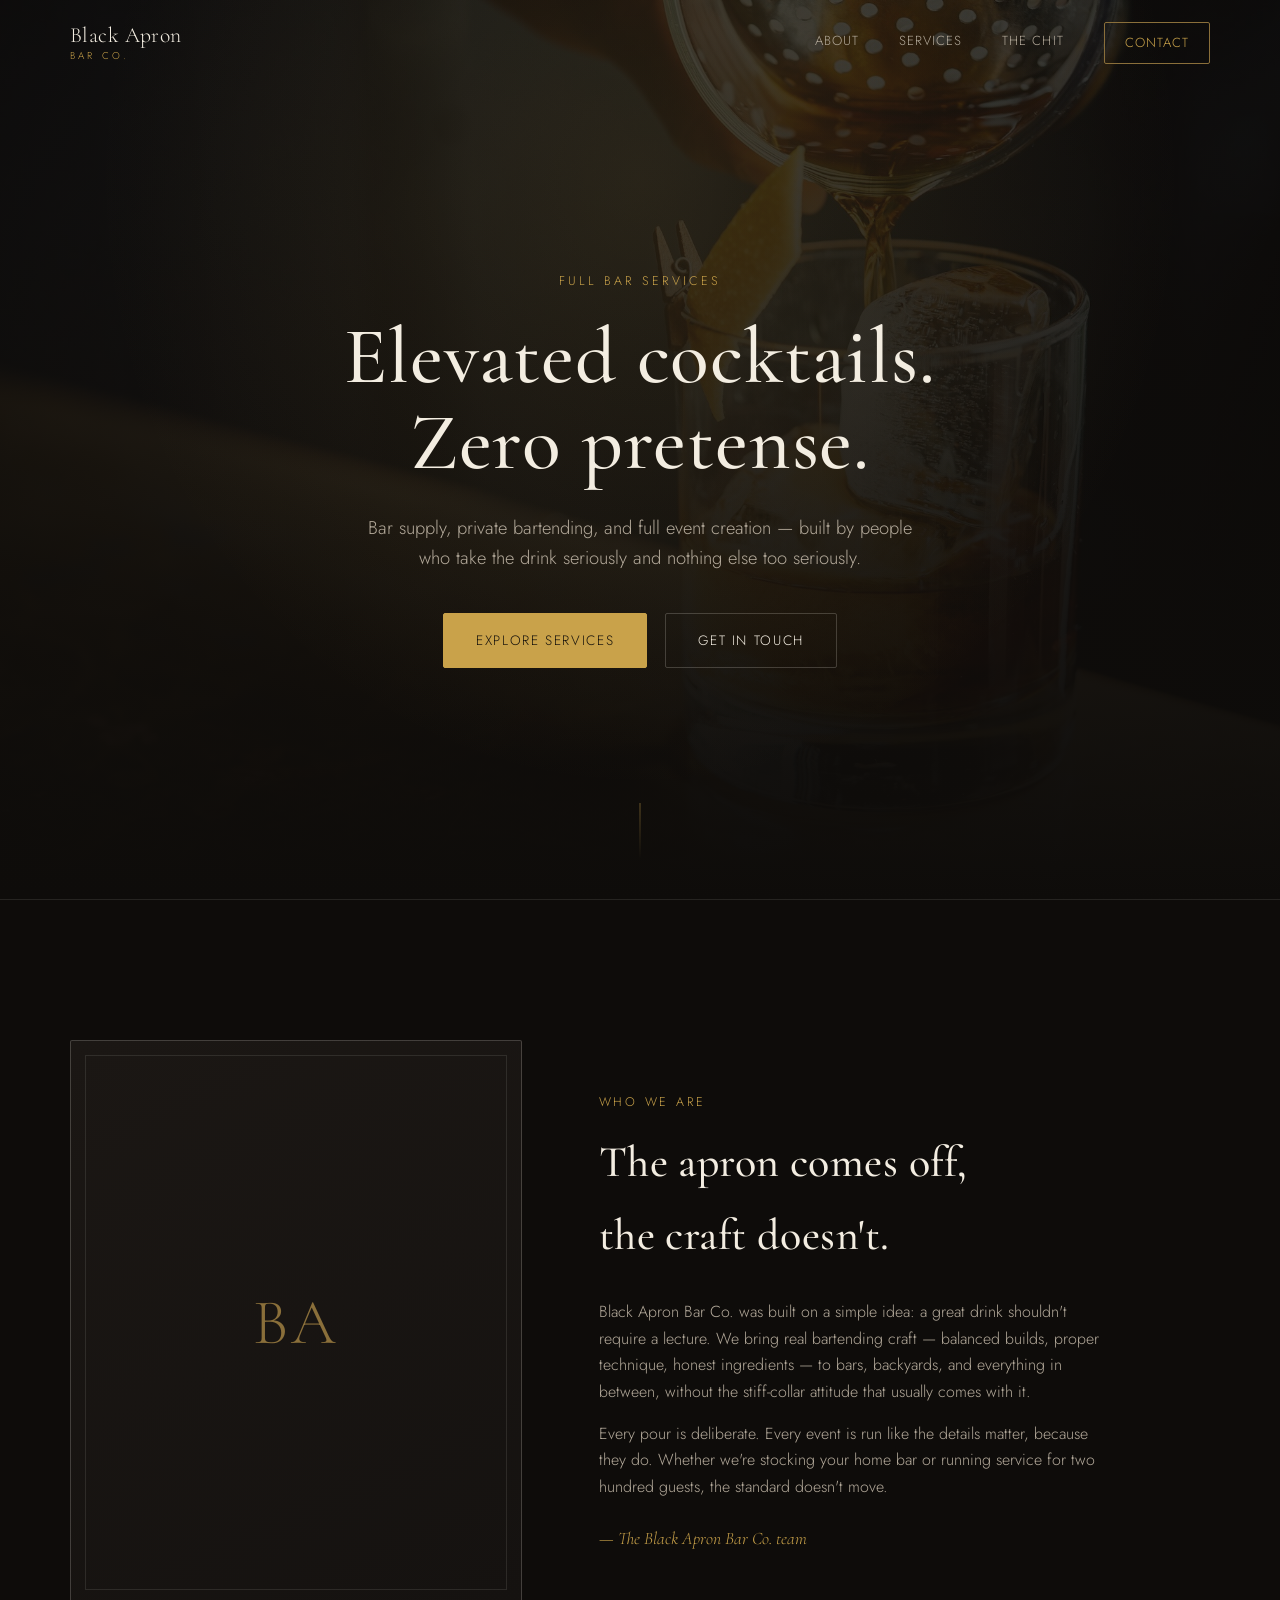
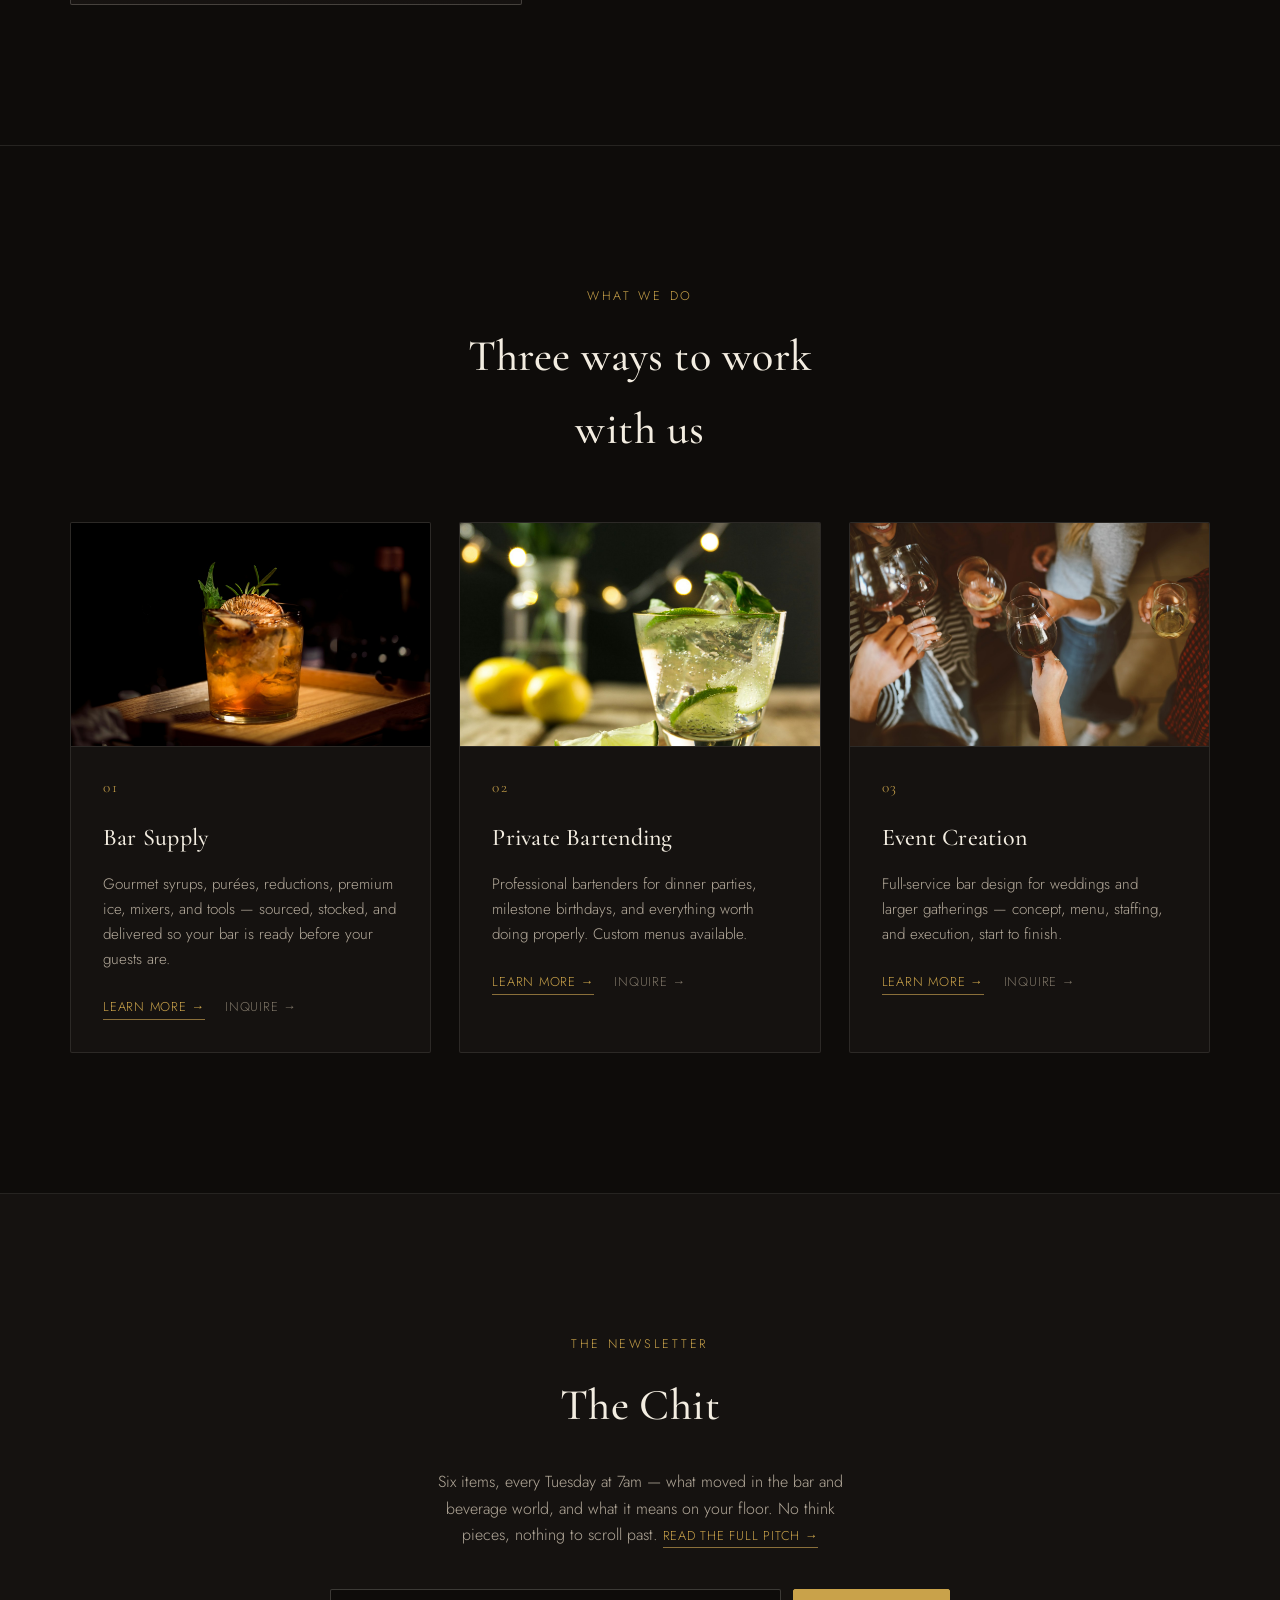
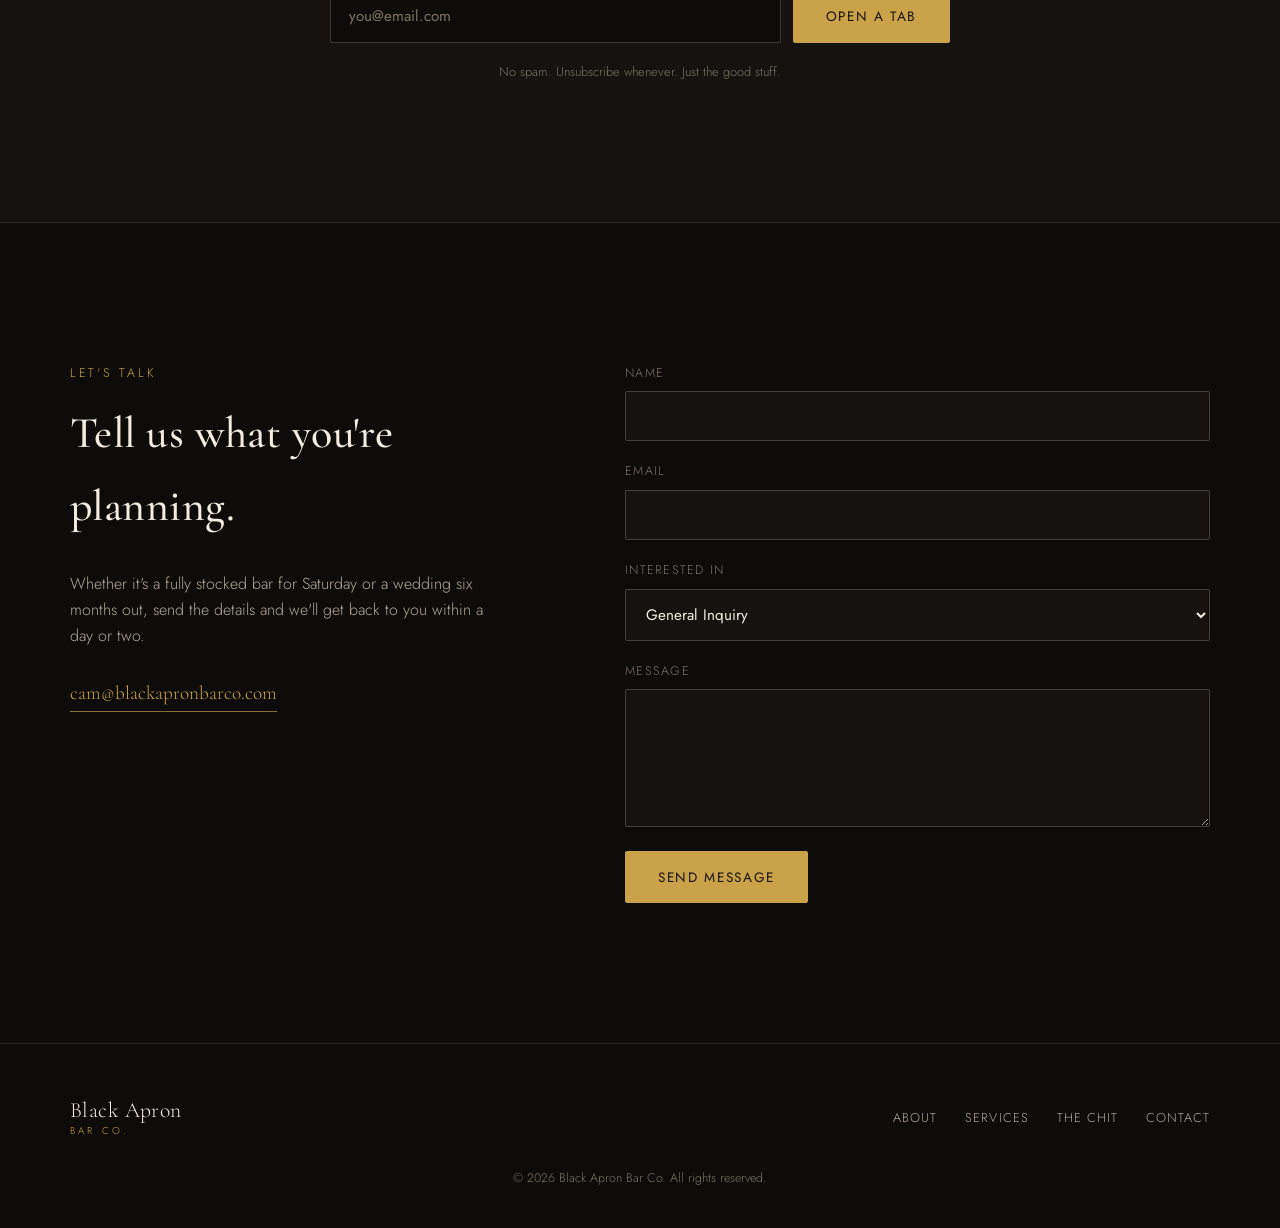
==== commit 43cf661d: "Add standalone Chit newsletter page Give The Chit its own page (chit.html) with a "ticket" motif — m" ====
--- a/index.html
+++ b/index.html
@@ -26,7 +26,7 @@
       <nav class="site-nav" id="siteNav">
         <a href="#about" class="nav-link">About</a>
         <a href="#services" class="nav-link">Services</a>
-        <a href="#chit" class="nav-link">The Chit</a>
+        <a href="chit.html" class="nav-link">The Chit</a>
         <a href="#contact" class="nav-link nav-link--cta">Contact</a>
       </nav>
 
@@ -146,8 +146,9 @@
       <p class="section-eyebrow center">The Newsletter</p>
       <h2 class="section-title center">The Chit</h2>
       <p class="chit-sub">
-        Your tab, kept honest. Seasonal recipes, new menus, and first word on
-        events — dropped in your inbox, never overpoured.
+        Six items, every Tuesday at 7am — what moved in the bar and beverage
+        world, and what it means on your floor. No think pieces, nothing to
+        scroll past. <a href="chit.html" class="service-link">Read the full pitch &rarr;</a>
       </p>
 
       <form class="chit-form" name="the-chit" method="POST" data-netlify="true" netlify-honeypot="chit-hp">
@@ -234,7 +235,7 @@
       <nav class="footer-nav">
         <a href="#about">About</a>
         <a href="#services">Services</a>
-        <a href="#chit">The Chit</a>
+        <a href="chit.html">The Chit</a>
         <a href="#contact">Contact</a>
       </nav>
       <p class="footer-copy">&copy; <span id="year"></span> Black Apron Bar Co. All rights reserved.</p>
--- a/css/style.css
+++ b/css/style.css
@@ -19,6 +19,7 @@
 
   --serif: "Cormorant Garamond", Georgia, serif;
   --sans: "Jost", "Helvetica Neue", Arial, sans-serif;
+  --mono: "JetBrains Mono", "Courier New", monospace;
 
   --max: 1140px;
   --pad: clamp(20px, 5vw, 64px);
@@ -728,6 +729,73 @@
 .page-cta p {
   max-width: 46ch;
   margin: 0 auto 24px !important;
+}
+
+/* ===================================================
+   The Chit (standalone page)
+=================================================== */
+
+.ticket-hero {
+  padding: 150px var(--pad) 64px;
+  text-align: center;
+  border-bottom: 1px solid var(--line);
+  background:
+    radial-gradient(ellipse at 50% 0%, rgba(201, 162, 74, 0.10), transparent 60%),
+    var(--bg);
+}
+
+.ticket-panel {
+  max-width: 600px;
+  margin: 0 auto;
+}
+
+.ticket-rule {
+  border: none;
+  border-top: 1px dashed var(--line-strong);
+  margin: 26px 0;
+}
+
+.ticket-title {
+  font-family: var(--mono);
+  font-weight: 700;
+  font-size: clamp(2.4rem, 8vw, 4rem);
+  letter-spacing: 0.12em;
+  color: var(--text);
+  margin: 0;
+}
+
+.ticket-hook {
+  font-family: var(--mono);
+  font-weight: 700;
+  font-size: clamp(1.05rem, 2.4vw, 1.3rem);
+  line-height: 1.5;
+  color: var(--text);
+  max-width: 30ch;
+  margin: 30px auto 0;
+}
+
+.ticket-quote {
+  text-align: left;
+  border-left: 2px solid var(--brass-dim);
+  padding: 4px 0 4px 22px;
+  margin: 2em 0;
+  color: var(--text);
+  font-style: normal;
+}
+.ticket-quote p {
+  margin-bottom: 0 !important;
+}
+
+.ticket-signoff {
+  font-family: var(--mono);
+  font-weight: 700;
+  letter-spacing: 0.1em;
+  color: var(--brass);
+  margin-top: 2em !important;
+}
+
+.chit-page-form {
+  margin: 48px 0 8px;
 }
 
 /* ===================================================
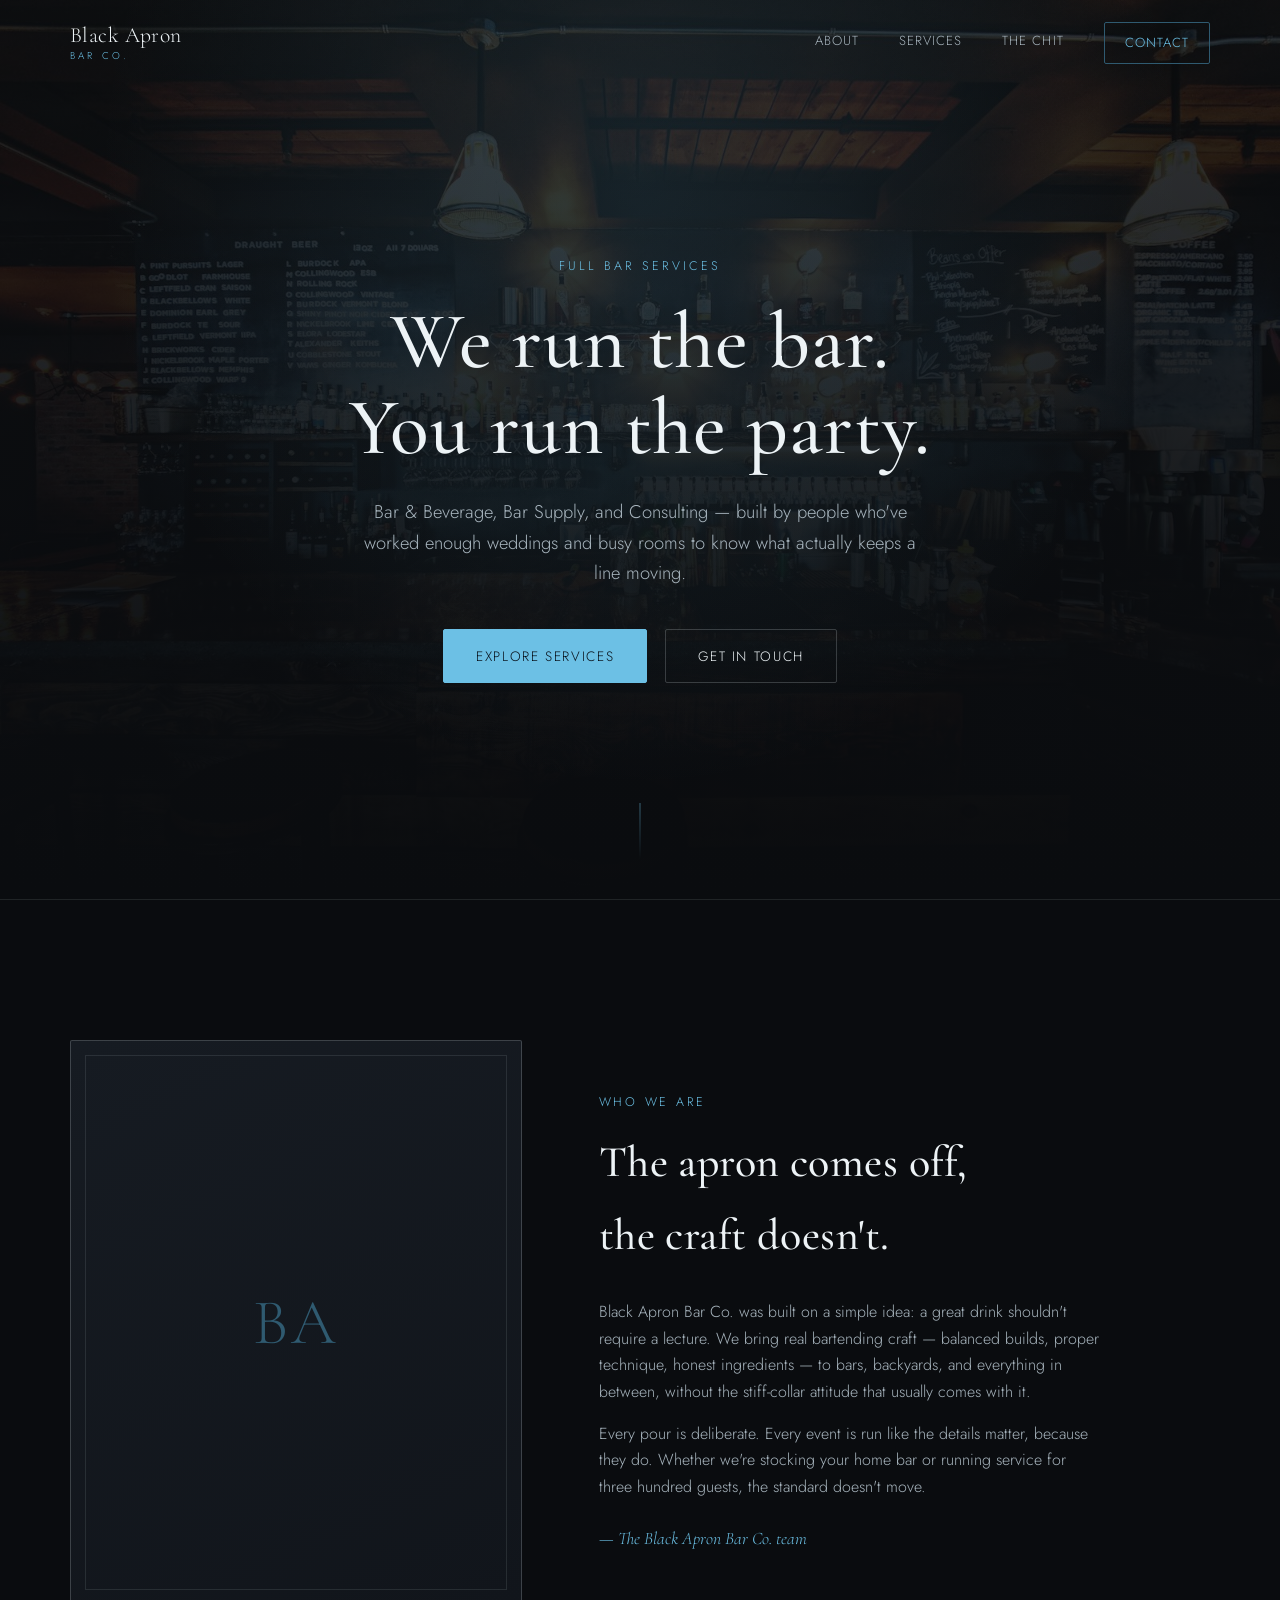
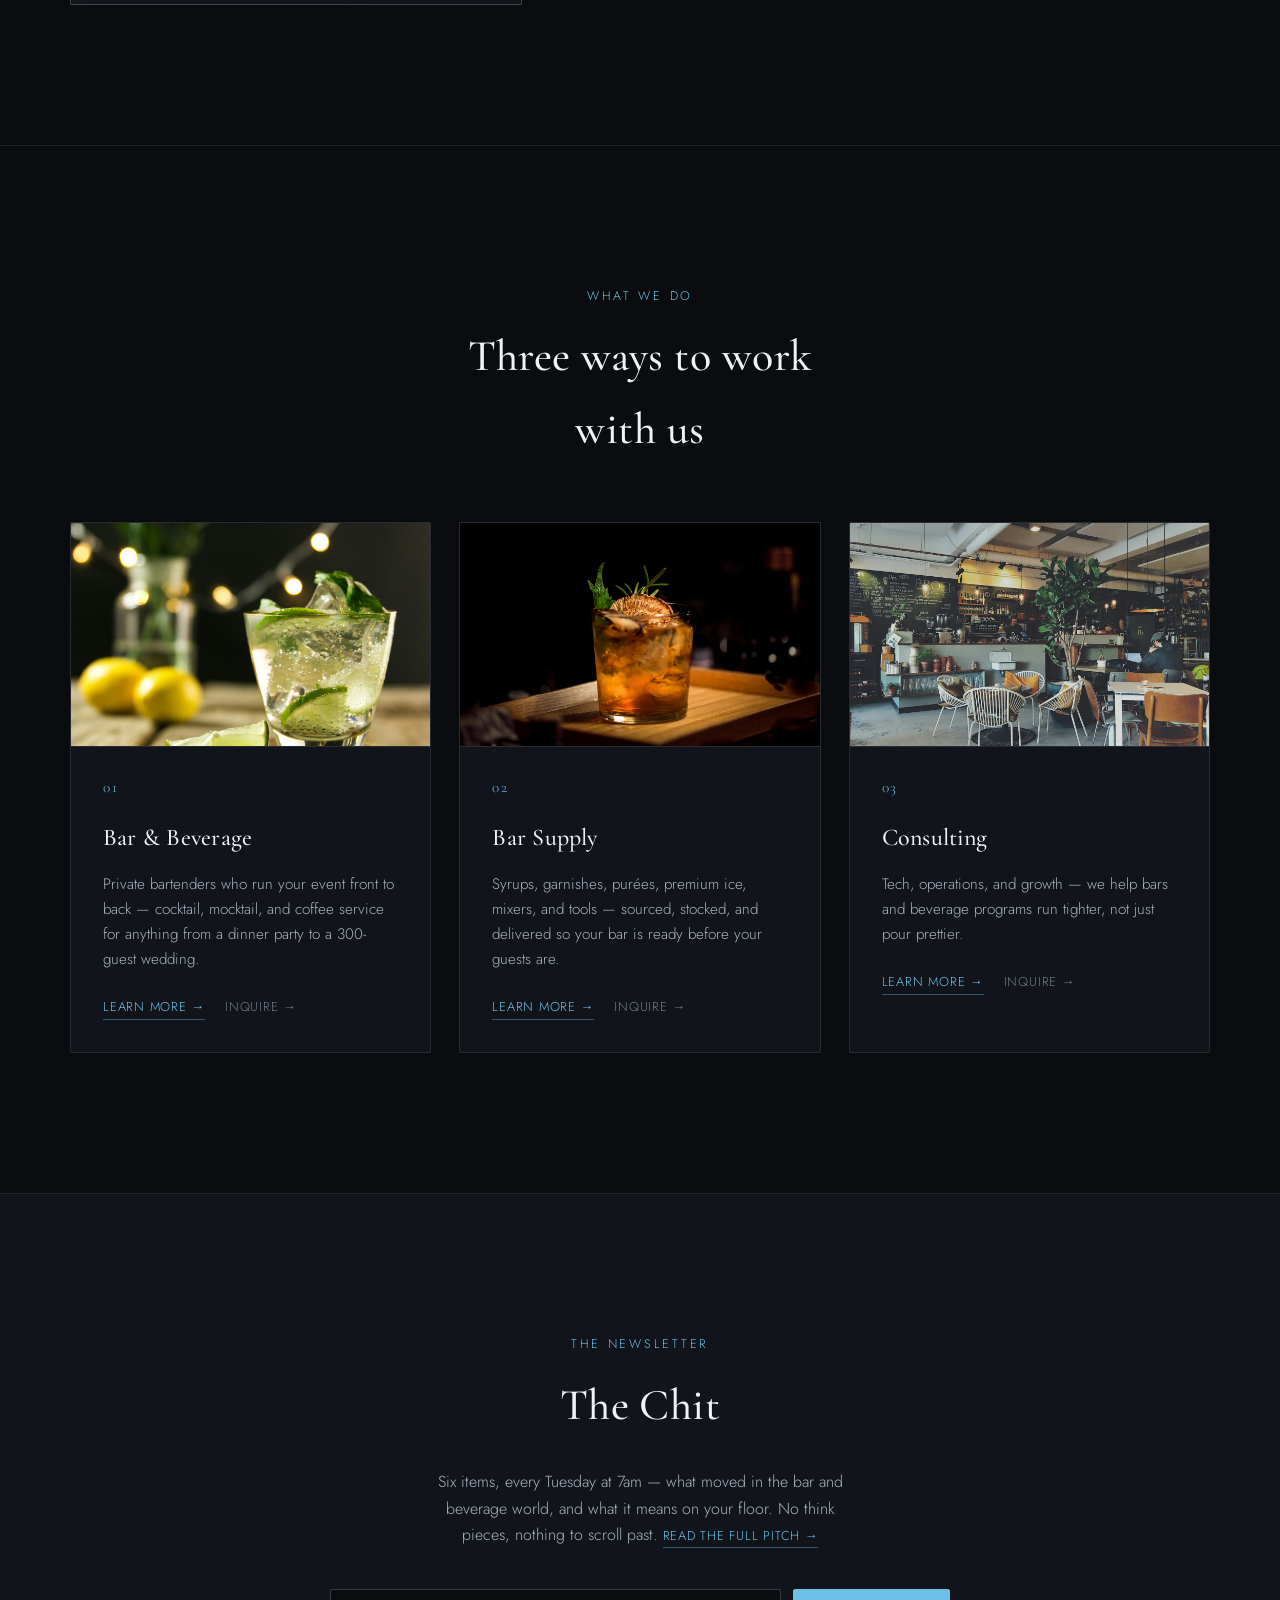
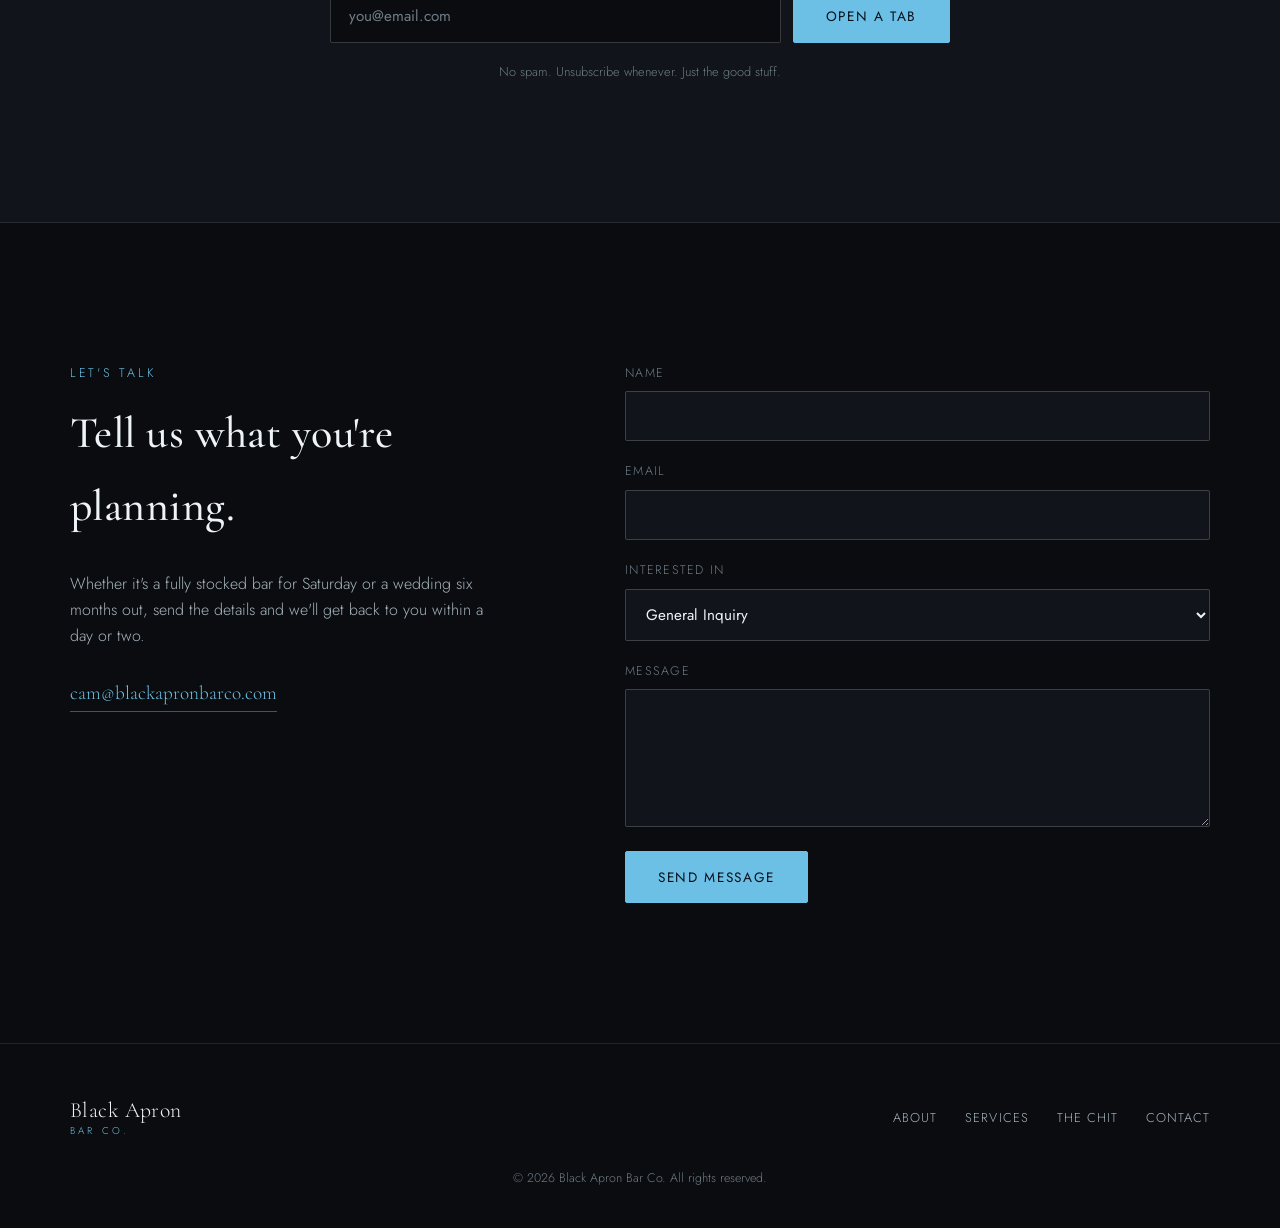
==== commit 40a4d4bf: "Restructure services and switch to a black/light-blue palette Consolidates the service lineup to thr" ====
--- a/index.html
+++ b/index.html
@@ -4,7 +4,7 @@
   <meta charset="UTF-8" />
   <meta name="viewport" content="width=device-width, initial-scale=1.0" />
   <title>Black Apron Bar Co. — Craft Cocktail Bar Services</title>
-  <meta name="description" content="Black Apron Bar Co. crafts elevated cocktail experiences — bar supply, private bartending, and full event creation." />
+  <meta name="description" content="Black Apron Bar Co. runs the bar for weddings and events, stocks serious cocktail programs, and consults on bar and beverage operations." />
 
   <link rel="preconnect" href="https://fonts.googleapis.com">
   <link rel="preconnect" href="https://fonts.gstatic.com" crossorigin>
@@ -38,11 +38,11 @@
 
   <!-- ===== Hero ===== -->
   <section class="hero" id="top">
-    <img src="images/hero-cocktail.jpg" alt="Bartender straining a craft old fashioned over ice at a dimly lit bar" class="hero-bg" width="1920" height="1283" loading="eager" />
+    <img src="images/hero-cocktail.jpg" alt="A fully stocked craft bar with chalkboard drink and coffee menus" class="hero-bg" width="1600" height="1200" loading="eager" />
     <div class="hero-inner">
       <p class="eyebrow">Full Bar Services</p>
-      <h1 class="hero-title">Elevated cocktails.<br>Zero pretense.</h1>
-      <p class="hero-sub">Bar supply, private bartending, and full event creation — built by people who take the drink seriously and nothing else too seriously.</p>
+      <h1 class="hero-title">We run the bar.<br>You run the party.</h1>
+      <p class="hero-sub">Bar &amp; Beverage, Bar Supply, and Consulting — built by people who've worked enough weddings and busy rooms to know what actually keeps a line moving.</p>
       <div class="hero-actions">
         <a href="#services" class="btn btn-primary">Explore Services</a>
         <a href="#contact" class="btn btn-ghost">Get in Touch</a>
@@ -74,7 +74,7 @@
         <p>
           Every pour is deliberate. Every event is run like the details matter,
           because they do. Whether we're stocking your home bar or running service
-          for two hundred guests, the standard doesn't move.
+          for three hundred guests, the standard doesn't move.
         </p>
         <p class="about-signoff">— The Black Apron Bar Co. team</p>
       </div>
@@ -90,14 +90,31 @@
       <div class="services-grid">
         <article class="service-card fade-up">
           <div class="service-media">
+            <img src="images/private-bartending.jpg" alt="Fresh lime and mint cocktail served at an evening event with string lights" width="1400" height="900" loading="lazy" />
+          </div>
+          <span class="service-index">01</span>
+          <h3 class="service-title">Bar &amp; Beverage</h3>
+          <p class="service-desc">
+            Private bartenders who run your event front to back — cocktail,
+            mocktail, and coffee service for anything from a dinner party
+            to a 300-guest wedding.
+          </p>
+          <div class="service-card-links">
+            <a href="bar-beverage.html" class="service-link">Learn More &rarr;</a>
+            <a href="#contact" class="service-link service-link--quiet" data-subject="Bar &amp; Beverage">Inquire &rarr;</a>
+          </div>
+        </article>
+
+        <article class="service-card fade-up">
+          <div class="service-media">
             <img src="images/bar-supply.jpg" alt="Garnished craft cocktail with dried citrus wheel and fresh herbs" width="1400" height="900" loading="lazy" />
           </div>
-          <span class="service-index">01</span>
+          <span class="service-index">02</span>
           <h3 class="service-title">Bar Supply</h3>
           <p class="service-desc">
-            Gourmet syrups, purées, reductions, premium ice, mixers, and
-            tools — sourced, stocked, and delivered so your bar is ready
-            before your guests are.
+            Syrups, garnishes, purées, premium ice, mixers, and tools —
+            sourced, stocked, and delivered so your bar is ready before
+            your guests are.
           </p>
           <div class="service-card-links">
             <a href="bar-supply.html" class="service-link">Learn More &rarr;</a>
@@ -107,33 +124,17 @@
 
         <article class="service-card fade-up">
           <div class="service-media">
-            <img src="images/private-bartending.jpg" alt="Fresh lime and mint cocktail served at an evening event with string lights" width="1400" height="900" loading="lazy" />
-          </div>
-          <span class="service-index">02</span>
-          <h3 class="service-title">Private Bartending</h3>
+            <img src="images/consulting.jpg" alt="A cozy bar and coffee counter with chalkboard menus, someone working at a table nearby" width="1400" height="900" loading="lazy" />
+          </div>
+          <span class="service-index">03</span>
+          <h3 class="service-title">Consulting</h3>
           <p class="service-desc">
-            Professional bartenders for dinner parties, milestone birthdays, and
-            everything worth doing properly. Custom menus available.
+            Tech, operations, and growth — we help bars and beverage
+            programs run tighter, not just pour prettier.
           </p>
           <div class="service-card-links">
-            <a href="private-bartending.html" class="service-link">Learn More &rarr;</a>
-            <a href="#contact" class="service-link service-link--quiet" data-subject="Private Bartending">Inquire &rarr;</a>
-          </div>
-        </article>
-
-        <article class="service-card fade-up">
-          <div class="service-media">
-            <img src="images/event-creation.jpg" alt="Guests toasting with wine glasses at a hosted tasting event" width="1400" height="900" loading="lazy" />
-          </div>
-          <span class="service-index">03</span>
-          <h3 class="service-title">Event Creation</h3>
-          <p class="service-desc">
-            Full-service bar design for weddings and larger gatherings — concept,
-            menu, staffing, and execution, start to finish.
-          </p>
-          <div class="service-card-links">
-            <a href="event-creation.html" class="service-link">Learn More &rarr;</a>
-            <a href="#contact" class="service-link service-link--quiet" data-subject="Event Creation">Inquire &rarr;</a>
+            <a href="consulting.html" class="service-link">Learn More &rarr;</a>
+            <a href="#contact" class="service-link service-link--quiet" data-subject="Consulting">Inquire &rarr;</a>
           </div>
         </article>
       </div>
@@ -209,9 +210,9 @@
           <label for="subject">Interested In</label>
           <select id="subject" name="subject">
             <option value="General Inquiry">General Inquiry</option>
+            <option value="Bar &amp; Beverage">Bar &amp; Beverage</option>
             <option value="Bar Supply">Bar Supply</option>
-            <option value="Private Bartending">Private Bartending</option>
-            <option value="Event Creation">Event Creation</option>
+            <option value="Consulting">Consulting</option>
           </select>
         </div>
 
--- a/css/style.css
+++ b/css/style.css
@@ -3,19 +3,19 @@
 =================================================== */
 
 :root {
-  --bg: #0e0c0a;
-  --bg-alt: #151210;
-  --bg-raised: #1b1714;
-  --line: rgba(244, 239, 230, 0.10);
-  --line-strong: rgba(244, 239, 230, 0.20);
-
-  --text: #f3ede1;
-  --text-dim: #b3a99a;
-  --text-faint: #7d7466;
-
-  --brass: #c9a24a;
-  --brass-bright: #e0bd6a;
-  --brass-dim: #8a6f3a;
+  --bg: #0a0c0f;
+  --bg-alt: #11151b;
+  --bg-raised: #161b22;
+  --line: rgba(227, 238, 245, 0.10);
+  --line-strong: rgba(227, 238, 245, 0.20);
+
+  --text: #edf3f6;
+  --text-dim: #a7b4bd;
+  --text-faint: #6f7d87;
+
+  --accent: #6cc0e5;
+  --accent-bright: #9adcf2;
+  --accent-dim: #2f5a70;
 
   --serif: "Cormorant Garamond", Georgia, serif;
   --sans: "Jost", "Helvetica Neue", Arial, sans-serif;
@@ -84,7 +84,7 @@
   font-size: 0.78rem;
   letter-spacing: 0.22em;
   text-transform: uppercase;
-  color: var(--brass);
+  color: var(--accent);
   margin: 0 0 14px;
 }
 .section-eyebrow.center { text-align: center; }
@@ -125,13 +125,13 @@
 }
 
 .btn-primary {
-  background: var(--brass);
-  color: #17130d;
-  border-color: var(--brass);
+  background: var(--accent);
+  color: #081019;
+  border-color: var(--accent);
 }
 .btn-primary:hover {
-  background: var(--brass-bright);
-  border-color: var(--brass-bright);
+  background: var(--accent-bright);
+  border-color: var(--accent-bright);
 }
 
 .btn-ghost {
@@ -140,8 +140,8 @@
   border-color: var(--line-strong);
 }
 .btn-ghost:hover {
-  border-color: var(--brass);
-  color: var(--brass-bright);
+  border-color: var(--accent);
+  color: var(--accent-bright);
 }
 
 /* ===================================================
@@ -160,7 +160,7 @@
 }
 
 .site-header.scrolled {
-  background: rgba(14, 12, 10, 0.92);
+  background: rgba(10, 12, 15, 0.92);
   backdrop-filter: blur(8px);
   border-bottom-color: var(--line);
   padding-top: 14px;
@@ -192,7 +192,7 @@
   font-size: 0.62rem;
   letter-spacing: 0.32em;
   text-transform: uppercase;
-  color: var(--brass);
+  color: var(--accent);
   margin-top: 4px;
 }
 
@@ -217,22 +217,22 @@
   left: 0; bottom: 0;
   width: 0;
   height: 1px;
-  background: var(--brass);
+  background: var(--accent);
   transition: width 0.25s ease;
 }
 .nav-link:hover { color: var(--text); }
 .nav-link:hover::after { width: 100%; }
 
 .nav-link--cta {
-  color: var(--brass);
-  border: 1px solid var(--brass-dim);
+  color: var(--accent);
+  border: 1px solid var(--accent-dim);
   padding: 9px 20px;
   border-radius: 2px;
 }
 .nav-link--cta::after { display: none; }
 .nav-link--cta:hover {
-  background: var(--brass);
-  color: #17130d;
+  background: var(--accent);
+  color: #081019;
 }
 
 .nav-toggle {
@@ -268,7 +268,7 @@
   justify-content: center;
   position: relative;
   padding: 120px var(--pad) 80px;
-  background: #0e0c0a;
+  background: var(--bg);
   border-bottom: 1px solid var(--line);
   text-align: center;
   overflow: hidden;
@@ -290,8 +290,8 @@
   position: absolute;
   inset: 0;
   background:
-    radial-gradient(ellipse at 50% 20%, rgba(201, 162, 74, 0.12), transparent 60%),
-    linear-gradient(180deg, rgba(14, 12, 10, 0.55) 0%, rgba(14, 12, 10, 0.88) 65%, #0e0c0a 100%);
+    radial-gradient(ellipse at 50% 20%, rgba(108, 192, 229, 0.12), transparent 60%),
+    linear-gradient(180deg, rgba(10, 12, 15, 0.55) 0%, rgba(10, 12, 15, 0.88) 65%, var(--bg) 100%);
   z-index: 1;
 }
 
@@ -305,7 +305,7 @@
   font-size: 0.78rem;
   letter-spacing: 0.24em;
   text-transform: uppercase;
-  color: var(--brass);
+  color: var(--accent);
   margin: 0 0 22px;
 }
 
@@ -343,7 +343,7 @@
   display: block;
   width: 1px;
   height: 100%;
-  background: linear-gradient(180deg, var(--brass), transparent);
+  background: linear-gradient(180deg, var(--accent), transparent);
   animation: scrollCue 2.2s ease-in-out infinite;
   transform-origin: top;
 }
@@ -383,13 +383,13 @@
 .about-media-mark {
   font-family: var(--serif);
   font-size: 4rem;
-  color: var(--brass-dim);
+  color: var(--accent-dim);
   letter-spacing: 0.05em;
 }
 
 .about-copy p { max-width: 56ch; }
 .about-signoff {
-  color: var(--brass);
+  color: var(--accent);
   font-family: var(--serif);
   font-style: italic;
   font-size: 1.1rem;
@@ -415,7 +415,7 @@
   transition: border-color 0.3s ease, transform 0.3s ease;
 }
 .service-card:hover {
-  border-color: var(--brass-dim);
+  border-color: var(--accent-dim);
   transform: translateY(-4px);
 }
 
@@ -444,7 +444,7 @@
   display: block;
   font-family: var(--serif);
   font-size: 0.95rem;
-  color: var(--brass);
+  color: var(--accent);
   margin-top: 28px;
   margin-bottom: 18px;
   letter-spacing: 0.1em;
@@ -472,14 +472,14 @@
   font-size: 0.8rem;
   letter-spacing: 0.06em;
   text-transform: uppercase;
-  color: var(--brass);
-  border-bottom: 1px solid var(--brass-dim);
+  color: var(--accent);
+  border-bottom: 1px solid var(--accent-dim);
   padding-bottom: 2px;
   transition: color 0.25s ease, border-color 0.25s ease;
 }
 .service-link:hover {
-  color: var(--brass-bright);
-  border-color: var(--brass-bright);
+  color: var(--accent-bright);
+  border-color: var(--accent-bright);
 }
 
 .service-link--quiet {
@@ -527,7 +527,7 @@
 }
 .chit-input:focus {
   outline: none;
-  border-color: var(--brass);
+  border-color: var(--accent);
 }
 .chit-input::placeholder { color: var(--text-faint); }
 
@@ -563,11 +563,11 @@
   display: inline-block;
   font-family: var(--serif);
   font-size: 1.2rem;
-  color: var(--brass);
-  border-bottom: 1px solid var(--brass-dim);
+  color: var(--accent);
+  border-bottom: 1px solid var(--accent-dim);
   padding-bottom: 2px;
 }
-.contact-detail:hover { color: var(--brass-bright); border-color: var(--brass-bright); }
+.contact-detail:hover { color: var(--accent-bright); border-color: var(--accent-bright); }
 
 .contact-form {
   display: flex;
@@ -600,7 +600,7 @@
 .form-row select:focus,
 .form-row textarea:focus {
   outline: none;
-  border-color: var(--brass);
+  border-color: var(--accent);
 }
 
 .contact-form .btn { align-self: flex-start; margin-top: 4px; }
@@ -615,7 +615,7 @@
   display: flex;
   align-items: flex-end;
   padding: 140px var(--pad) 56px;
-  background: #0e0c0a;
+  background: var(--bg);
   border-bottom: 1px solid var(--line);
   overflow: hidden;
 }
@@ -635,7 +635,7 @@
   content: "";
   position: absolute;
   inset: 0;
-  background: linear-gradient(180deg, rgba(14, 12, 10, 0.35) 0%, rgba(14, 12, 10, 0.75) 70%, #0e0c0a 100%);
+  background: linear-gradient(180deg, rgba(10, 12, 15, 0.35) 0%, rgba(10, 12, 15, 0.75) 70%, var(--bg) 100%);
   z-index: 1;
 }
 
@@ -658,8 +658,8 @@
   transition: color 0.25s ease, border-color 0.25s ease;
 }
 .back-link:hover {
-  color: var(--brass);
-  border-color: var(--brass-dim);
+  color: var(--accent);
+  border-color: var(--accent-dim);
 }
 
 .page-hero-title {
@@ -710,6 +710,54 @@
   font-size: 0.9rem !important;
   color: var(--text-dim);
   margin-bottom: 0 !important;
+}
+
+/* ===================================================
+   Tabs (service pages)
+=================================================== */
+
+.tabs {
+  margin: 40px 0 8px;
+}
+
+.tab-nav {
+  display: flex;
+  gap: 4px;
+  flex-wrap: wrap;
+  border-bottom: 1px solid var(--line);
+  margin-bottom: 32px;
+}
+
+.tab-btn {
+  font-family: var(--sans);
+  font-size: 0.85rem;
+  letter-spacing: 0.08em;
+  text-transform: uppercase;
+  color: var(--text-faint);
+  background: none;
+  border: none;
+  border-bottom: 2px solid transparent;
+  padding: 10px 18px 14px;
+  margin-bottom: -1px;
+  cursor: pointer;
+  transition: color 0.25s ease, border-color 0.25s ease;
+}
+.tab-btn:hover { color: var(--text); }
+.tab-btn.is-active {
+  color: var(--accent);
+  border-bottom-color: var(--accent);
+}
+
+.tab-panel {
+  display: none;
+}
+.tab-panel.is-active {
+  display: block;
+  animation: tabFadeIn 0.35s ease;
+}
+@keyframes tabFadeIn {
+  from { opacity: 0; transform: translateY(6px); }
+  to { opacity: 1; transform: translateY(0); }
 }
 
 .page-cta {
@@ -740,7 +788,7 @@
   text-align: center;
   border-bottom: 1px solid var(--line);
   background:
-    radial-gradient(ellipse at 50% 0%, rgba(201, 162, 74, 0.10), transparent 60%),
+    radial-gradient(ellipse at 50% 0%, rgba(108, 192, 229, 0.10), transparent 60%),
     var(--bg);
 }
 
@@ -776,7 +824,7 @@
 
 .ticket-quote {
   text-align: left;
-  border-left: 2px solid var(--brass-dim);
+  border-left: 2px solid var(--accent-dim);
   padding: 4px 0 4px 22px;
   margin: 2em 0;
   color: var(--text);
@@ -790,7 +838,7 @@
   font-family: var(--mono);
   font-weight: 700;
   letter-spacing: 0.1em;
-  color: var(--brass);
+  color: var(--accent);
   margin-top: 2em !important;
 }
 
@@ -829,7 +877,7 @@
   text-transform: uppercase;
   color: var(--text-dim);
 }
-.footer-nav a:hover { color: var(--brass); }
+.footer-nav a:hover { color: var(--accent); }
 
 .footer-copy {
   width: 100%;
